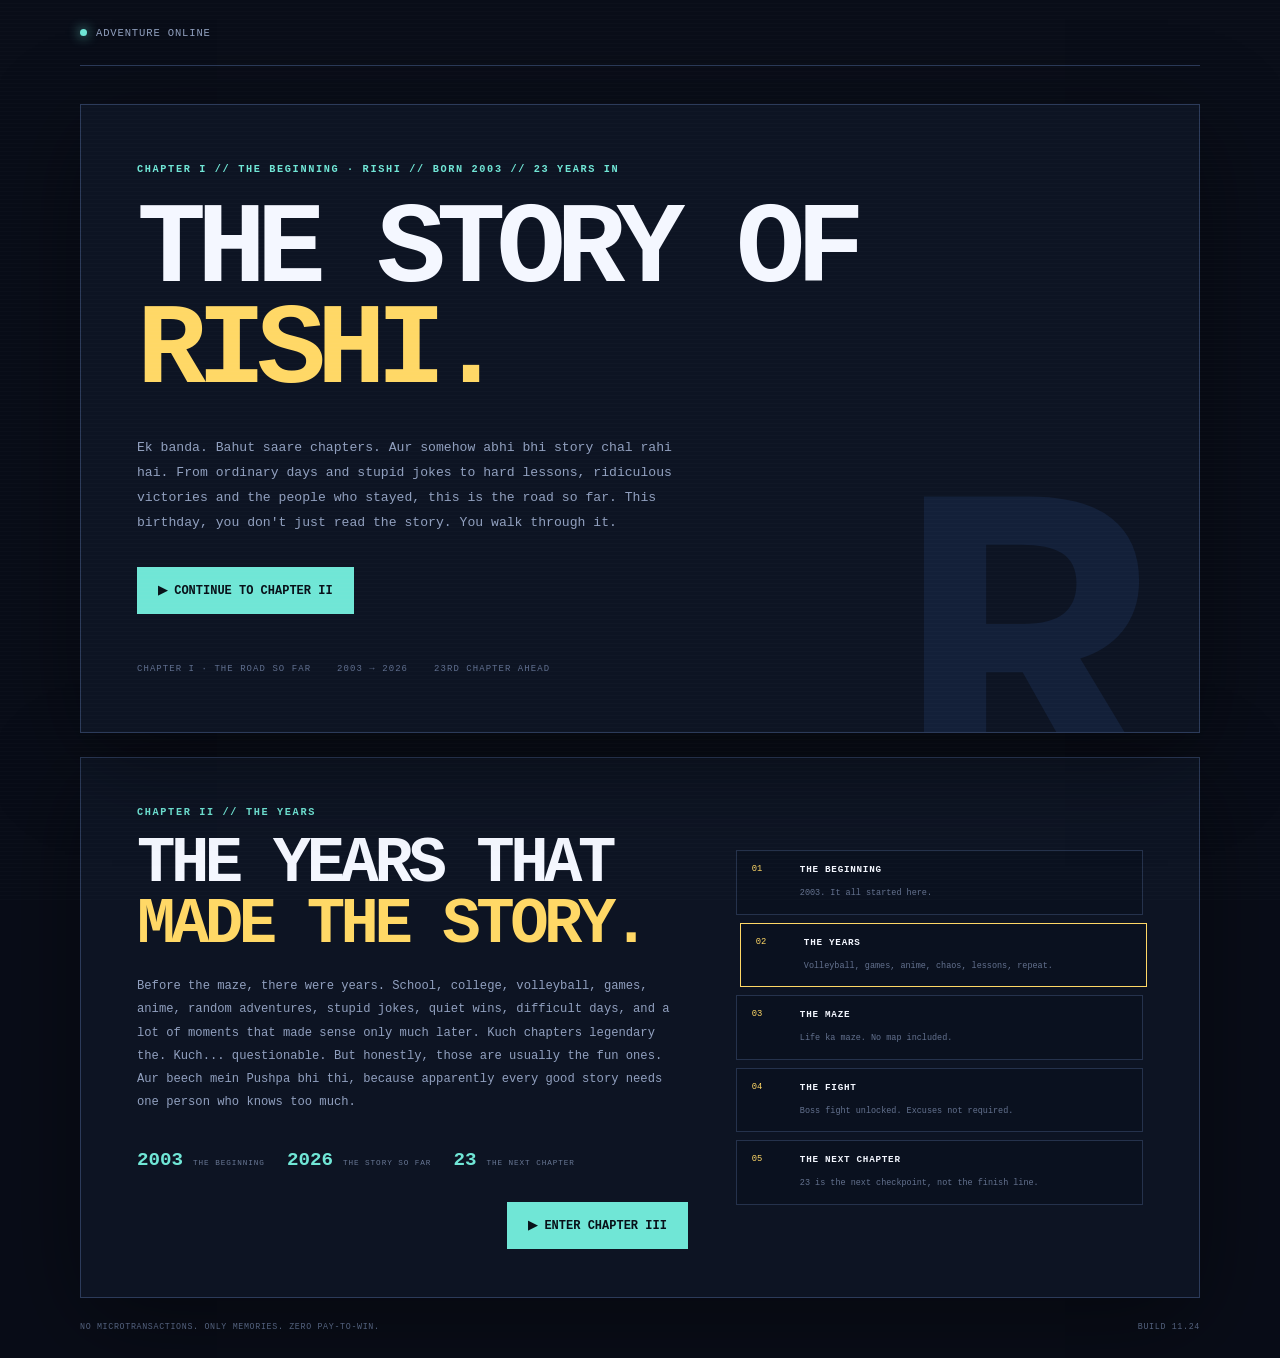
==== rishi/index.html @ 602a1dc9 "copy: tighten chapter flow and road repetition" ====
<!doctype html>
<html lang="en">
<head>
<meta charset="utf-8">
<meta name="viewport" content="width=device-width,initial-scale=1">
<meta name="theme-color" content="#090d18">
<meta name="description" content="Rishi's birthday adventure: memories, battles, setbacks, and the road into his next chapter.">
<title>Rishi // The Next Chapter</title>
<link rel="stylesheet" href="style.css">
<link rel="icon" href="../apps/rishi/assets/rishi-favicon.svg" type="image/svg+xml">
<script src="vendor/howler.min.js"></script>
</head>
<body>
<div class="scanlines" aria-hidden="true"></div>
<main class="shell">
<header class="hud"><div class="status"><span class="online"></span> ADVENTURE ONLINE</div>
</header>

<section class="intro screen" id="intro">
  <div class="eyebrow">CHAPTER I // THE BEGINNING · RISHI // BORN 2003 // 23 YEARS IN</div>
  <h1>THE STORY OF<br><span>RISHI.</span></h1>
  <p class="intro-copy">Ek banda. Bahut saare chapters. Aur somehow abhi bhi story chal rahi hai. From ordinary days and stupid jokes to hard lessons, ridiculous victories and the people who stayed, this is the road so far. This birthday, you don't just read the story. You walk through it.</p>
  <button id="startAdventure" class="primary">▶ CONTINUE TO CHAPTER II</button>
  <div class="intro-meta"><span>CHAPTER I · THE ROAD SO FAR</span><span>2003 → 2026</span><span>23RD CHAPTER AHEAD</span></div>
</section>

<section class="story-prologue screen" aria-labelledby="storyTitle">
  <div class="story-copy">
    <div class="eyebrow">CHAPTER II // THE YEARS</div>
    <h2 id="storyTitle">THE YEARS THAT<br><span>MADE THE STORY.</span></h2>
    <p>Before the maze, there were years. School, college, volleyball, games, anime, random adventures, stupid jokes, quiet wins, difficult days, and a lot of moments that made sense only much later. Kuch chapters legendary the. Kuch... questionable. But honestly, those are usually the fun ones. Aur beech mein Pushpa bhi thi, because apparently every good story needs one person who knows too much.</p>
    <p class="story-age"><strong>2003</strong><span>THE BEGINNING</span><strong>2026</strong><span>THE STORY SO FAR</span><strong>23</strong><span>THE NEXT CHAPTER</span></p><button id="beginMaze" class="primary chapter-next-button" type="button">▶ ENTER CHAPTER III</button>
  </div>
  <div class="story-chapters">
    <article class="chapter-card"><span>01</span><strong>THE BEGINNING</strong><small>2003. It all started here.</small></article>
    <article class="chapter-card active"><span>02</span><strong>THE YEARS</strong><small>Volleyball, games, anime, chaos, lessons, repeat.</small></article>
    <article class="chapter-card"><span>03</span><strong>THE MAZE</strong><small>Life ka maze. No map included.</small></article>
    <article class="chapter-card"><span>04</span><strong>THE FIGHT</strong><small>Boss fight unlocked. Excuses not required.</small></article>
    <article class="chapter-card"><span>05</span><strong>THE NEXT CHAPTER</strong><small>23 is the next checkpoint, not the finish line.</small></article>
  </div>
</section>

<section class="game-shell" id="gameShell" hidden>
<div class="modal" id="rewardModal" aria-hidden="true">
  <div class="modal-backdrop" data-close-modal></div>
  <section class="modal-card" role="dialog" aria-modal="true" aria-labelledby="rewardTitle" aria-describedby="rewardBody">
    <button class="modal-close" id="modalClose" type="button" aria-label="Close memory">×</button>
    <div class="eyebrow" id="rewardKicker">MEMORY RECOVERED</div>
    <h2 id="rewardTitle">Memory</h2>
    <div id="rewardBody"></div>
  </section>
</div>

  <div class="story-beat" id="storyBeat">
    <div class="story-beat-marker" id="storyBeatMarker">CHAPTER I</div>
    <div>
      <p class="eyebrow" id="storyBeatKicker">THE ROAD SO FAR</p>
      <h2 id="storyBeatTitle">Some stories are easier to tell after you survive them.</h2>
      <p id="storyBeatText">The maze ahead is not a punishment. It is a way to turn the invisible parts of growing up into something you can actually walk through.</p>
    </div>
  </div>

  <div class="game-top">
    <div>
      <p class="eyebrow">CHAPTER III // THE MAZE</p>
      <p id="missionText">Seven memories are scattered through the maze. Every one you recover changes what Rishi carries into the next part of the story.</p>
    </div>
    <div class="chapter-controls"><div class="mission-state" id="missionState">READY</div><button class="sound-toggle chapter-sound-toggle" type="button" data-sound-toggle aria-pressed="true">SOUND ON</button><button class="fullscreen-toggle" type="button" data-fullscreen-target="gameShell">FULLSCREEN</button></div>
  </div>

  <div class="stats" aria-label="Adventure stats">
    <div><span>HP</span><strong id="hpStat">♥♥♥</strong></div>
    <div><span>ARMOUR</span><strong id="armourStat">0</strong></div>
    <div><span>BRAVERY</span><strong id="braveryStat">0</strong></div>
    <div><span>MOBILITY</span><strong id="mobilityStat">1.0×</strong></div>
    <div><span>MEMORIES</span><strong id="memoryStat">0 / 7</strong></div>
  </div>

  <div class="game-play-row">
    <div class="game-stage-wrap">
      <div class="game-stage" id="gameStage" tabindex="0" role="application" aria-label="Rishi's memory maze. Use WASD or arrow keys to move. Avoid pink guardians and collect gold memories.">
        <canvas id="mazeCanvas" width="1000" height="680"></canvas>
        <div class="stage-hint" id="stageHint">FOCUS LOCKED · CLICK OR PRESS A KEY TO PLAY</div>
        <div class="resume-overlay" id="resumeOverlay" hidden aria-live="assertive"><span>RESUMING ADVENTURE</span><strong id="resumeCount">GET READY</strong></div>
        <div class="relic-prompt" id="relicPrompt" hidden>
          <span id="relicPromptType">MEMORY NEARBY</span>
          <strong id="relicPromptTitle">Memory</strong>
          <button id="claimMemory" class="claim-button" type="button">CLAIM MEMORY <kbd>E</kbd></button>
        </div>
      </div>
    </div>
    <aside class="narrative-rail" data-narrative-rail="maze" aria-live="polite">
      <span>RISHI'S STORY</span>
      <strong>KEEP GOING.</strong>
      <p>The maze is only the chapter. What matters is what the obstacles make you remember.</p>
    </aside>
  </div>

  <div class="mobile-controls" aria-label="Mobile movement controls">
    <button data-dir="up" aria-label="Move up">▲</button>
    <div><button data-dir="left" aria-label="Move left">◀</button><button data-dir="down" aria-label="Move down">▼</button><button data-dir="right" aria-label="Move right">▶</button></div>
  </div>

  <div class="game-log" aria-live="polite">
    <span>QUEST LOG</span><strong id="gameLog">Find the first memory.</strong>
  </div>

  <section class="maze-skip-panel" id="mazeSkipPanel" hidden aria-labelledby="mazeSkipTitle">
    <div>
      <span class="eyebrow">OPTIONAL ROUTE // AFTER 2 DEATHS</span>
      <h3 id="mazeSkipTitle">THE MAZE IS NOT GOING ANYWHERE.</h3>
      <p>You have fallen three times. You can keep trying now, or skip the maze and continue the story. Be warned: multiple memories are buried inside it, and skipping means you will have to return later if you want to recover them all.</p>
    </div>
    <div class="maze-skip-actions">
      <button id="keepPlayingMaze" class="secondary secondary-quiet" type="button">KEEP PLAYING</button>
      <button id="skipMaze" class="secondary" type="button">SKIP THE MAZE FOR NOW</button>
    </div>
  </section>

  <section class="chapter-intro chapter-four" id="chapter4Intro" hidden aria-labelledby="chapter4Title">
    <div class="eyebrow">CHAPTER IV // THE FIGHT</div>
    <h2 id="chapter4Title">THE PART WHERE<br><span>GETTING BACK UP MATTERS.</span></h2>
    <p>The memories are safe. That does not mean the story gets easier. Har game mein ek point aata hai where knowing the route is not enough. You have to actually move. Ab theory khatam. Boss fight unlocked. Thoda dramatic hai, but birthday hai, allowed hai.</p>
    <div class="chapter-rule"><span>THE FINAL OBSTACLE</span><strong>RISHI VS. THE BIRTHDAY BOSS</strong></div>
  </section>

  <section class="boss-shell" id="bossShell" hidden>
    <div class="boss-heading">
      <div><p class="eyebrow">MISSION 02 // THE BIRTHDAY BOSS</p><h2>THE LAST OBSTACLE.</h2></div>
      <div class="boss-hp"><span>BOSS</span><div><i id="bossBar"></i></div><strong id="bossHpText">50 / 50</strong></div><div class="chapter-controls"><button class="sound-toggle chapter-sound-toggle" type="button" data-sound-toggle aria-pressed="true">SOUND ON</button><button class="fullscreen-toggle" type="button" data-fullscreen-target="bossShell">FULLSCREEN</button></div>
    </div>
    <p class="boss-copy">Move. Dodge. Attack. The pattern changes when the boss gets angry, because apparently the universe needed one more difficult opponent. Getting knocked down makes you faster. Thoda unfair, but we'll take it. At least the respawn is free.</p>
    <div class="game-play-row boss-play-row">
      <div class="boss-stage" id="bossStage" tabindex="0" role="application" aria-label="Birthday boss arena. Use WASD or arrow keys to move and Space to attack.">
        <canvas id="bossCanvas" width="760" height="420"></canvas>
        <div class="boss-hint">WASD / ARROWS · SPACE = ATTACK</div>
      </div>
      <aside class="narrative-rail" data-narrative-rail="boss" aria-live="polite">
        <span>THE FIGHT</span>
        <strong>GET BACK UP.</strong>
        <p>The obstacle gets harder. Rishi does not have to become someone else to face it.</p>
      </aside>
    </div>
    <div class="mobile-controls boss-mobile-controls" aria-label="Mobile boss controls">
      <div class="mobile-dpad">
        <button data-dir="up" aria-label="Move up">▲</button>
        <div><button data-dir="left" aria-label="Move left">◀</button><button data-dir="down" aria-label="Move down">▼</button><button data-dir="right" aria-label="Move right">▶</button></div>
      </div>
      <button class="attack-button" data-action="attack" aria-label="Attack">ATTACK</button>
      <p>HOLD A DIRECTION · TAP ATTACK</p>
    </div>
    <div class="boss-status" aria-live="polite"><span id="bossMessage">The arena is waiting.</span><strong id="bossPlayerHp">HP ♥♥♥♥♥ · ARMOUR 0</strong></div>
  </section>

  <section class="ending screen" id="ending" hidden>
    <div class="eyebrow">CHAPTER V // THE NEXT CHAPTER</div>
    <h2>THE STORY<br><span>KEEPS GOING.</span></h2>
    <p id="endingText">You learned the routes, opened every memory, got knocked down, got faster, and kept going. Life ka road map kabhi perfectly clean nahi tha. But you kept moving anyway. That's the point. Not an easy road. Just a player who refused to quit.</p>
    <div class="ending-story">
      <span>2003 → 2026</span>
      <strong>23 YEARS DOWN.</strong>
      <strong>THE 23RD CHAPTER STARTS NOW.</strong>
      <small>Abhi bahut kuch baaki hai. Places you haven't seen, people you haven't met, things you haven't built, aur plenty of questionable decisions still waiting to happen. This one definitely does not end at the boss fight.</small>
    </div>
    <div class="final-memory">
    <div class="final-memory-visual" id="chapter5Visual" aria-hidden="true">
  <video id="chapter5Video" autoplay loop playsinline preload="auto">
    <source src="../apps/rishi/assets/rishi-chapter-05.mp4" type="video/mp4">
  </video>
</div>
    <button id="chapter5AudioFallback" class="chapter5-audio-fallback" type="button" hidden>▶ PLAY CHAPTER V AUDIO</button>
    <div class="final-memory-content">
      <span>CHAPTER V // BIRTHDAY</span>
      <strong>HAPPY BIRTHDAY, RISHI.</strong>
      <small>23 years down. 23rd chapter loading. Best memories? Abhi queue mein hain. Please don't rage-quit before the good parts.</small>
    </div>
  </div>
    <div class="run-summary" id="runSummary"></div>
    <div class="maze-return-panel" id="mazeReturnPanel" hidden>
      <div>
        <span class="eyebrow">ARCHIVE INCOMPLETE</span>
        <strong>THE MAZE STILL HAS MEMORIES LEFT.</strong>
        <p>You skipped the maze earlier. The story moved on, but the archive did not forget what you left behind.</p>
      </div>
      <button id="returnToMaze" class="secondary" type="button">↩ RETURN TO THE MAZE</button>
    </div>
    <section class="player-history" id="playerHistory" aria-labelledby="playerHistoryTitle">
      <div class="eyebrow">THE ARCHIVE REMEMBERS</div>
      <h3 id="playerHistoryTitle">WHAT YOU CARRIED OUT OF THE STORY.</h3>
      <div class="history-grid">
        <div><span>MEMORIES</span><strong id="historyMemories">7 / 7</strong><small>The parts worth carrying.</small></div>
        <div><span>BRAVERY</span><strong id="historyBravery">0</strong><small>Built by getting back up.</small></div>
        <div><span>MOBILITY</span><strong id="historyMobility">1.0×</strong><small>How quickly you learned to move.</small></div>
        <div><span>SETBACKS</span><strong id="historyDeaths">0</strong><small>Not erased. Used.</small></div>
      </div>
      <p class="history-line" id="historyLine">The numbers are only the evidence. The important part is that you kept going.</p>
    </section>
    <div class="boss-rechallenge" id="bossRechallenge" hidden>
      <p class="eyebrow">THE BOSS IS NOT THE END</p>
      <h3>CHALLENGE IT AGAIN.</h3>
      <p>The arena resets. Rishi does not. Every rematch keeps what he earned and learned, while the boss gets harder, because apparently one victory was not enough drama for the birthday.</p>
      <button id="rechallengeBoss" class="secondary" type="button">↻ RECHALLENGE THE BOSS</button>
    </div>
    <section class="secret-reveal" id="secretReveal" hidden aria-labelledby="secretRevealTitle">
      <div class="eyebrow">THE ARCHIVE LEFT A LOCK BEHIND</div>
      <h3 id="secretRevealTitle">TWO ROUTES. TWO VERY DIFFERENT MEMORIES.</h3>
      <p>You missed both secret routes this time. No shame. The archive is not giving up that easily. Solve the clues, replay the maze, and claim all seven memories in the right order. Thoda detective work banta hai.</p>
      <div class="secret-puzzles">
        <article><span>THE TRICK</span><strong>“No detours. No cleverness. The archive numbers itself. Walk the memories exactly as they first appear.”</strong><small>1 → 2 → 3 → 4 → 5 → 6 → 7</small></article>
        <article><span>THE TREAT</span><strong>“Start at the beginning. Then open the second gate. Take the final relic. Return for the second memory. Find the letter. Watch the moving memory. End with the ordinary day.”</strong><small>1 → 4 → 7 → 2 → 6 → 3 → 5</small></article>
      </div>
    </section>
  </section>
</section>

<section class="road-game" id="roadGame" hidden aria-labelledby="roadTitle">
    <div class="road-intro">
      <div class="eyebrow">CHAPTER VI // THE LONG ROAD</div>
      <h2 id="roadTitle">THE ROAD<br><span>GETS LONGER.</span></h2>
      <p>Every success moves the next finish line farther away. Opportunities appear beside obstacles. The score keeps climbing, but so does the distance you have to travel to earn the next checkpoint.</p><div class="chapter-controls"><button class="sound-toggle chapter-sound-toggle" type="button" data-sound-toggle aria-pressed="true">SOUND ON</button><button class="fullscreen-toggle" type="button" data-fullscreen-target="roadGame">FULLSCREEN</button></div>
    </div>

    <div class="road-checkpoint">
      <div><span>CHECKPOINT</span><strong id="roadCheckpoint">START</strong></div>
      <div><span>DISTANCE</span><strong id="roadDistance">0</strong></div>
      <div><span>SCORE</span><strong id="roadScore">0</strong></div>
      <div><span>BEST</span><strong id="roadBest">0</strong></div>
    </div>

    <div class="game-play-row road-play-row">
      <div class="road-stage" id="roadStage" tabindex="0" role="application" aria-label="Rishi's traffic racer. Use left and right controls to steer. Avoid obstacles and collect opportunities.">
        <canvas id="roadCanvas" width="760" height="430"></canvas>
        <div class="road-overlay" id="roadOverlay">
        <span id="roadOverlayKicker">THE ROAD AWAITS</span>
        <strong id="roadOverlayTitle">KEEP MOVING.</strong>
        <p id="roadOverlayText">Your checkpoint, score and progress are saved on this device.</p>
          <div class="road-overlay-actions"><button id="roadStart" class="primary" type="button">▶ START THE ROAD</button><button id="roadRestart" class="secondary" type="button">↻ RESTART RUN</button></div>
        </div>
      </div>
      <aside class="narrative-rail" data-narrative-rail="road" aria-live="polite">
        <span>THE LONG ROAD</span>
        <strong>STAY THE COURSE.</strong>
        <p>The finish line moves. That does not make the journey meaningless.</p>
      </aside>
    </div>

    <div class="road-mobile-controls" aria-label="Traffic racer controls">
      <button data-road-dir="left" aria-label="Steer left">◀</button>
      <button data-road-dir="right" aria-label="Steer right">▶</button>
    </div>

    <div class="road-log" aria-live="polite" aria-label="Road message history">
      <div class="road-log-header"><span>ROAD LOG</span><small id="roadLogCount">1 MESSAGE</small></div>
      <div class="road-log-history" id="roadLogHistory">
        <p class="road-log-entry is-latest">The first checkpoint is close. The next one will not be.</p>
      </div>
    </div>

    <div class="chapter-next-wrap" id="chapter7Unlock" hidden><button id="continueChapter7" class="primary" type="button">▶ CONTINUE TO CHAPTER VII</button></div>

    <div class="road-story">
      <span>THE RULE OF THE ROAD</span>
      <p>Clear a checkpoint and the next one stretches farther away. Fail three times on the same stretch and you fall back to the previous checkpoint. Starting over is not failure. Repeating the same mistake without changing anything is.</p>
      <p class="road-personal-note" id="roadPersonalNote">The distance is only half the story. The other half is deciding to keep moving.</p>
    </div>
  </section>

<section class="chapter-summary" id="chapterSummary" hidden aria-labelledby="chapterSummaryTitle">
  <div class="chapter-summary-inner">
    <div class="eyebrow">CHAPTER VII // THE WHOLE STORY</div>
    <div class="chapter-summary-layout">
      <div class="chapter-summary-copy">
        <p class="chapter-summary-kicker">SOMEHOW, WE MADE IT HERE.</p>
        <h2 id="chapterSummaryTitle">HAPPY<br><span>BIRTHDAY.</span></h2>
        <div class="typed-message" id="typedBirthdayMessage" aria-live="polite"></div>
        <noscript>
          <p class="typed-message-fallback">Many phases came into your life. You faced a lot, made some incredibly sweet memories, went through heartbreaks, made friends, lost some, and still kept moving. You kept pushing, and I believe you will keep grinding until you attain what you wish for. And knowing you, you are definitely going to settle there instead of pushing ahead. But know that I will always be there, watching you, lifting you, supporting you sometimes, and sometimes pulling your leg just so you don't get so mesmerized by everything that you forget your roots. So give it your best. Keep growing until growing becomes just a passive skill. Once again, happy birthday. There are still many birthdays in the store, and doing everything here would be a waste of resources. Let's save some emotions for the upcoming ones, so we know we're definitely celebrating them.</p>
        </noscript>
      </div>
      <div class="chapter-summary-visuals" aria-hidden="true">
        <div class="chapter-summary-image is-active"><img src="../apps/rishi/assets/chapter-vii-01.jpeg" alt=""></div>
        <div class="chapter-summary-image"><img src="../apps/rishi/assets/chapter-vii-02.jpg" alt=""></div>
        <div class="chapter-summary-image"><img src="../apps/rishi/assets/chapter-vii-03.jpg" alt=""></div>
        <div class="chapter-summary-image"><img src="../apps/rishi/assets/chapter-vii-04.jpg" alt=""></div>
        <div class="chapter-summary-image"><img src="../apps/rishi/assets/chapter-vii-05.png" alt=""></div>
        <div class="chapter-summary-image-scrim"></div>
      </div>
    </div>
    <div class="chapter-summary-end">
      <strong>HAPPY BIRTHDAY, RISHI.</strong>
      <span>There are still many birthdays in the store. Let's save some emotions for the next ones.</span>
    </div>
  </div>
</section>

<footer class="footer"><span>NO MICROTRANSACTIONS. ONLY MEMORIES. ZERO PAY-TO-WIN.</span><span>BUILD 11.24</span></footer>
</main>

  

<script src="script.js"></script>
<script>if("serviceWorker" in navigator){navigator.serviceWorker.register("./sw.js").catch(()=>{});}</script>
</body>
</html>
---- rishi/style.css ----
:root{--bg:#090d18;--panel:#111827;--panel2:#172238;--line:#2c3b5a;--ink:#f4f7ff;--muted:#91a0bf;--cyan:#70e6d6;--pink:#ff78ad;--gold:#ffd866;--danger:#ff647c}*{box-sizing:border-box}html{scroll-behavior:smooth}body{margin:0;background:var(--bg);color:var(--ink);font-family:"Space Mono",ui-monospace,SFMono-Regular,Consolas,monospace;min-height:100vh}.scanlines{position:fixed;inset:0;pointer-events:none;z-index:50;opacity:.035;background:repeating-linear-gradient(to bottom,transparent 0,transparent 3px,#fff 4px)}button,a{font:inherit}.shell{width:min(1120px,calc(100% - 32px));margin:auto}.hud{height:66px;display:flex;align-items:center;justify-content:space-between;border-bottom:1px solid var(--line);font-size:.66rem;letter-spacing:.08em;color:var(--muted)}.back{color:var(--muted);text-decoration:none}.back:hover,.back:focus-visible{color:var(--cyan)}.status{display:flex;gap:9px;align-items:center}.online{width:7px;height:7px;border-radius:50%;background:var(--cyan);box-shadow:0 0 12px var(--cyan)}.screen,.game-shell{border:1px solid var(--line);background:#0d1423;box-shadow:0 24px 90px #0006}.intro{margin:38px auto 24px;padding:58px 56px;min-height:520px;display:flex;flex-direction:column;justify-content:center;position:relative;overflow:hidden}.intro:after{content:"R";position:absolute;right:4%;bottom:-24%;font-size:27rem;font-weight:900;line-height:1;color:#132039;z-index:0;pointer-events:none}.intro>*{position:relative;z-index:1}.eyebrow{font-size:.64rem;letter-spacing:.16em;font-weight:700;color:var(--cyan)}.intro h1{font-size:clamp(3rem,9vw,7.5rem);line-height:.88;letter-spacing:-.08em;margin:25px 0 20px;max-width:850px}.intro h1 span,.ending h2 span{color:var(--gold)}.intro-copy{max-width:560px;color:var(--muted);line-height:1.9;font-size:.82rem}.primary{width:max-content;margin-top:18px;border:1px solid var(--cyan);background:var(--cyan);color:#081119;padding:15px 20px;font-weight:800;font-size:.75rem;cursor:pointer;transition:transform .15s,box-shadow .15s}.primary:hover,.primary:focus-visible{transform:translateY(-2px);box-shadow:0 12px 30px #70e6d62b}.intro-meta{display:flex;gap:26px;margin-top:50px;color:#5f6e8e;font-size:.56rem;letter-spacing:.12em}
.story-prologue{margin:0 auto 24px;padding:48px 56px;display:grid;grid-template-columns:1.15fr .85fr;gap:48px;align-items:center}
.story-copy h2{font-size:clamp(2rem,5vw,4.5rem);line-height:.95;letter-spacing:-.07em;margin:16px 0 20px}
.story-copy h2 span{color:var(--gold)}
.story-copy p{max-width:620px;color:var(--muted);font-size:.76rem;line-height:1.9;margin:0 0 18px}
.story-age{display:flex!important;align-items:baseline;gap:10px;flex-wrap:wrap;margin-top:28px!important;color:#687794!important}
.story-age strong{color:var(--cyan);font-size:1.2rem}.story-age span{font-size:.48rem;letter-spacing:.12em;margin-right:12px}
.story-chapters{display:grid;gap:8px}.story-chapters article{display:grid;grid-template-columns:36px 1fr;gap:12px;padding:13px 15px;border:1px solid #25324c;background:#0a111f;transition:border-color .2s,transform .2s}.story-chapters article.active{border-color:var(--gold);transform:translateX(4px)}.story-chapters span{color:var(--gold);font-size:.55rem}.story-chapters strong{font-size:.58rem;letter-spacing:.08em}.story-chapters small{grid-column:2;color:#64728f;font-size:.53rem;line-height:1.6}
.chapter-intro{width:min(760px,100%);margin:0 auto 18px;border:1px solid #2c3b5a;background:#0a111f;padding:28px 30px;position:relative;overflow:hidden}.chapter-intro:after{content:'04';position:absolute;right:18px;bottom:-34px;font-size:9rem;font-weight:900;color:#121e34;pointer-events:none}.chapter-intro>*{position:relative;z-index:1}.chapter-intro h2{font-size:clamp(1.8rem,4vw,3.4rem);line-height:.95;letter-spacing:-.06em;margin:12px 0 14px}.chapter-intro h2 span{color:var(--gold)}.chapter-intro p{max-width:620px;color:var(--muted);font-size:.7rem;line-height:1.85;margin:0}.chapter-rule{margin-top:22px;padding-top:13px;border-top:1px solid #25324c;display:flex;justify-content:space-between;gap:16px;font-size:.52rem;letter-spacing:.1em}.chapter-rule span{color:var(--cyan)}.chapter-rule strong{color:var(--gold)}
.story-beat{width:min(760px,100%);margin:0 auto 18px;border-left:2px solid var(--gold);background:#0a111f;padding:18px 20px;display:grid;grid-template-columns:90px 1fr;gap:20px;transition:transform .25s,opacity .25s}.story-beat-marker{font-size:.52rem;letter-spacing:.12em;color:var(--gold);padding-top:4px}.story-beat h2{font-size:1.25rem;letter-spacing:-.04em;margin:4px 0 8px}.story-beat p{margin:0;color:var(--muted);font-size:.68rem;line-height:1.8}.story-pulse{animation:storyPulse .4s ease}@keyframes storyPulse{0%{opacity:.45;transform:translateY(5px)}100%{opacity:1;transform:none}}
.secret-media{border-color:var(--pink);box-shadow:inset 0 0 40px #ff78ad0a}.secret-media strong{color:var(--pink)}.ending-story{margin:28px auto 0;width:min(620px,100%);border:1px solid #31405e;background:#0a111f;padding:24px;display:grid;gap:8px;text-align:left}.ending-story span{font-size:.52rem;color:var(--cyan);letter-spacing:.14em}.ending-story strong{font-size:1rem;color:var(--gold)}.ending-story small{color:#71809e;line-height:1.8;font-size:.58rem;margin-top:8px}.game-shell{padding:24px;margin:0 auto 24px}.game-top{display:flex;justify-content:space-between;gap:24px;align-items:flex-start}.game-top p{margin:8px 0 0;color:var(--muted);font-size:.73rem;line-height:1.7}.mission-state{color:var(--cyan);font-size:.58rem;letter-spacing:.13em;padding-top:2px}.stats{display:grid;grid-template-columns:repeat(5,1fr);gap:8px;margin:18px 0}.stats div{border:1px solid #25324c;background:#0a111f;padding:10px 12px;display:flex;justify-content:space-between;gap:10px}.stats span{font-size:.5rem;color:#697896;letter-spacing:.1em}.stats strong{font-size:.64rem;color:var(--gold)}.game-stage-wrap{display:flex;justify-content:center}.game-stage{position:relative;width:min(760px,100%);outline:none}.game-stage:focus-visible{box-shadow:0 0 0 2px var(--cyan),0 0 0 6px #70e6d61c}.game-stage canvas,.boss-stage canvas{display:block;width:100%;height:auto;background:#070b14;border:1px solid #253554;image-rendering:auto}
.resume-overlay{position:absolute;inset:0;display:flex;flex-direction:column;align-items:center;justify-content:center;gap:10px;background:#060a13e8;border:1px solid #30415f;z-index:4;pointer-events:none;text-align:center}
.resume-overlay span{font-size:.55rem;letter-spacing:.16em;color:var(--cyan)}
.resume-overlay strong{font-size:2.2rem;letter-spacing:.08em;color:var(--gold);text-shadow:0 0 20px #ffd86655}.relic-prompt{position:absolute;left:50%;bottom:20px;transform:translateX(-50%);width:min(340px,calc(100% - 28px));display:grid;grid-template-columns:1fr auto;gap:8px 14px;align-items:center;padding:12px 14px;background:#08101deF;border:1px solid var(--gold);box-shadow:0 12px 35px #0009;z-index:5}.relic-prompt span{grid-column:1/-1;color:var(--gold);font-size:.47rem;letter-spacing:.14em}.relic-prompt strong{font-size:.66rem}.claim-button{border:1px solid var(--cyan);background:var(--cyan);color:#071119;padding:9px 11px;font-weight:800;font-size:.53rem;cursor:pointer;white-space:nowrap}.claim-button:hover,.claim-button:focus-visible{box-shadow:0 0 0 2px #70e6d63b}.claim-button kbd{margin-left:5px;padding:2px 4px;border:1px solid #0b4f4a;background:#0b3532;color:var(--cyan);font:inherit}.stage-hint,.boss-hint{position:absolute;left:10px;bottom:10px;background:#070b14dd;border:1px solid #263754;padding:7px 9px;font-size:.48rem;color:#7484a4;pointer-events:none}.game-log{margin:12px auto 0;width:min(760px,100%);border:1px dashed #2b3a59;padding:12px 14px;display:flex;gap:14px;font-size:.62rem;line-height:1.6}.game-log span{color:var(--cyan);white-space:nowrap}.game-log strong{color:var(--muted);font-weight:400}.mobile-controls{display:none}.boss-shell{margin:30px auto 0;width:min(760px,100%);border-top:1px solid var(--line);padding-top:28px}.boss-heading{display:flex;justify-content:space-between;gap:20px;align-items:flex-start}.boss-heading h2{font-size:1.7rem;letter-spacing:-.06em;margin:9px 0 0}.boss-hp{display:grid;grid-template-columns:auto 160px auto;align-items:center;gap:8px;font-size:.5rem;color:var(--pink)}.boss-hp div{height:8px;border:1px solid #493048;background:#180e19}.boss-hp i{display:block;height:100%;width:100%;background:var(--pink);transition:width .15s}.boss-copy{font-size:.7rem;color:var(--muted);line-height:1.7}.boss-stage{position:relative;outline:none}.boss-stage:focus-visible{box-shadow:0 0 0 2px var(--cyan),0 0 0 6px #70e6d61c}.boss-status{display:flex;justify-content:space-between;gap:20px;margin-top:10px;border:1px dashed #2b3a59;padding:11px 14px;font-size:.6rem}.boss-status span{color:var(--muted)}.boss-status strong{color:var(--pink);letter-spacing:.08em;font-size:.55rem}.ending{margin:30px auto;padding:54px;text-align:center}.ending:before{content:'CHAPTER V';display:block;color:var(--cyan);font-size:.58rem;letter-spacing:.16em;margin-bottom:8px}.ending h2{font-size:clamp(2.2rem,7vw,5rem);line-height:.95;letter-spacing:-.08em;margin:18px 0}.ending p{max-width:620px;margin:0 auto;color:var(--muted);font-size:.8rem;line-height:1.9}.final-memory{margin:28px auto 0;width:min(500px,100%);aspect-ratio:16/9;border:1px dashed #5a6887;background:#0a111e;display:flex;flex-direction:column;align-items:center;justify-content:center;gap:9px}.final-memory span{font-size:.52rem;color:var(--gold);letter-spacing:.14em}.final-memory strong{font-size:1rem}.final-memory small{max-width:330px;color:#687794;line-height:1.6;font-size:.56rem}.run-summary{margin-top:25px;color:#6f7e9d;font-size:.58rem;letter-spacing:.08em}.secret-reveal{margin:30px auto 0;width:min(760px,100%);border:1px solid #3a3155;background:#0a111f;padding:28px;text-align:left}.secret-reveal h3{font-size:1.15rem;letter-spacing:-.04em;margin:10px 0}.secret-reveal>p{color:var(--muted);font-size:.66rem;line-height:1.8;margin:0 0 18px}.secret-puzzles{display:grid;grid-template-columns:1fr 1fr;gap:10px}.secret-puzzles article{border:1px solid #2d3b58;background:#080f1b;padding:16px}.secret-puzzles span{display:block;color:var(--pink);font-size:.5rem;letter-spacing:.15em;margin-bottom:10px}.secret-puzzles strong{display:block;color:#d6dcef;font-size:.62rem;line-height:1.7;font-weight:500}.secret-puzzles small{display:block;color:var(--gold);font-size:.58rem;letter-spacing:.12em;margin-top:15px}.footer{display:flex;justify-content:space-between;color:#53617d;font-size:.52rem;letter-spacing:.08em;padding:0 0 28px}.modal{display:flex;position:fixed;inset:0;z-index:100;align-items:center;justify-content:center;padding:20px;opacity:0;visibility:hidden;pointer-events:none;transition:opacity .22s ease,visibility 0s linear .22s}.modal.open{opacity:1;visibility:visible;pointer-events:auto;transition:opacity .22s ease,visibility 0s linear 0s}.modal-backdrop{position:absolute;inset:0;background:#02050bcc;backdrop-filter:blur(5px)}.modal-card{position:relative;z-index:1;width:min(560px,100%);max-height:86vh;overflow:auto;background:#0e1627;border:1px solid #415174;box-shadow:0 28px 100px #000b;padding:32px;border-radius:4px;transform:translateY(14px) scale(.985);opacity:.96;transition:transform .22s ease,opacity .22s ease}
.modal.open .modal-card{transform:translateY(0) scale(1);opacity:1}.modal-close{position:absolute;top:12px;right:14px;width:38px;height:38px;border:1px solid #334362;background:#101b2e;color:var(--muted);font-size:1.4rem;cursor:pointer}.modal-close:hover,.modal-close:focus-visible{border-color:var(--cyan);color:var(--cyan)}.modal-card h2{font-size:1.9rem;letter-spacing:-.06em;margin:12px 0}.modal-card p{color:var(--muted);font-size:.76rem;line-height:1.9}.reward-media{aspect-ratio:16/9;border:1px dashed #4a5a7a;background:#09101d;display:grid;place-items:center;text-align:center;color:#71809e;font-size:.6rem;line-height:1.7;margin:20px 0}.reward-reward{border-left:2px solid var(--gold);padding:10px 13px;background:#17150e;color:#cdbd82;font-size:.62rem;line-height:1.7}.modal-card code{color:var(--cyan)}[hidden]{display:none!important}@media (hover:none) and (pointer:coarse){
  .game-stage,.boss-stage,.mobile-controls,.mobile-controls button,.mobile-controls .attack-button{touch-action:none;-webkit-user-select:none;user-select:none;-webkit-touch-callout:none;-webkit-tap-highlight-color:transparent}
  .game-stage canvas,.boss-stage canvas{touch-action:none}
}
@media(max-width:760px){.shell{width:min(100% - 18px,1120px)}.story-prologue{grid-template-columns:1fr;padding:36px 24px;gap:28px}.chapter-intro{padding:22px}.chapter-rule{display:block}.chapter-rule strong{display:block;margin-top:8px}.story-beat{grid-template-columns:1fr;gap:8px;padding:16px}.story-beat h2{font-size:1.05rem}.intro{padding:40px 24px;min-height:500px}.intro h1{font-size:clamp(2.8rem,14vw,5.4rem)}.intro-meta{flex-wrap:wrap;gap:12px;margin-top:35px}.game-shell{padding:14px}.stats{grid-template-columns:repeat(2,1fr)}.stats div:last-child{grid-column:span 2}.game-top{display:block}.mission-state{margin-top:10px}.mobile-controls{display:flex;flex-direction:column;align-items:center;gap:8px;margin:18px auto 0;touch-action:none}.mobile-dpad{display:flex;flex-direction:column;align-items:center}.mobile-dpad>div{display:flex;justify-content:center}.mobile-controls button{width:68px;height:58px;margin:3px;border:1px solid #31425f;border-radius:10px;background:#111d31;color:var(--cyan);cursor:pointer;font-size:1rem;font-weight:800;touch-action:none;-webkit-user-select:none;user-select:none;-webkit-touch-callout:none}.mobile-controls button.pressed,.mobile-controls button:active{background:#19354a;border-color:var(--cyan);transform:scale(.96)}.mobile-controls p{margin:0;color:#61718f;font-size:.46rem;letter-spacing:.12em}.boss-mobile-controls{margin-top:14px}.boss-mobile-controls .attack-button{width:120px;color:#071119;background:var(--pink);border-color:var(--pink);margin-top:4px}.boss-mobile-controls .attack-button.pressed,.boss-mobile-controls .attack-button:active{background:#ff9bc1;border-color:#ff9bc1}.boss-mobile-controls .mobile-dpad{order:2}.boss-mobile-controls .attack-button{order:1}.boss-heading{display:block}.boss-hp{margin-top:16px}.boss-hp div{width:130px}.secret-puzzles{grid-template-columns:1fr}.ending{padding:38px 22px}.footer{padding-left:4px;padding-right:4px}}@media(prefers-reduced-motion:reduce){html{scroll-behavior:auto}.primary,.modal,.modal-card{transition:none!important}.cursor{animation:none!important}}
.boss-rechallenge{margin:26px auto 0;width:min(560px,100%);border:1px solid #493048;background:#100d18;padding:22px;text-align:center}.boss-rechallenge h3{margin:8px 0;font-size:1.15rem;color:var(--pink);letter-spacing:-.04em}.boss-rechallenge p:not(.eyebrow){color:var(--muted);font-size:.62rem;line-height:1.8;margin:0 auto 15px;max-width:460px}.secondary{border:1px solid var(--pink);background:transparent;color:var(--pink);padding:11px 15px;font-size:.56rem;font-weight:800;cursor:pointer}.secondary:hover,.secondary:focus-visible{background:#ff78ad12;box-shadow:0 0 0 2px #ff78ad2b}
.road-game{margin:30px auto 24px;border:1px solid var(--line);background:#0d1423;padding:24px;box-shadow:0 24px 90px #0006}.road-intro{width:min(760px,100%);margin:0 auto 20px}.road-intro h2{font-size:clamp(2rem,6vw,4.5rem);line-height:.9;letter-spacing:-.08em;margin:14px 0}.road-intro h2 span{color:var(--gold)}.road-intro p{max-width:680px;color:var(--muted);font-size:.72rem;line-height:1.9}.road-checkpoint{width:min(760px,100%);margin:0 auto 12px;display:grid;grid-template-columns:1.2fr repeat(3,1fr);gap:8px}.road-checkpoint div{border:1px solid #25324c;background:#0a111f;padding:10px 12px;display:flex;flex-direction:column;gap:5px}.road-checkpoint span{font-size:.45rem;color:#697896;letter-spacing:.1em}.road-checkpoint strong{font-size:.65rem;color:var(--gold)}.road-stage{position:relative;width:min(760px,100%);margin:auto;outline:none}.road-stage:focus-visible{box-shadow:0 0 0 2px var(--cyan),0 0 0 6px #70e6d61c}.road-stage canvas{display:block;width:100%;height:auto;border:1px solid #253554;background:#070b14}.road-overlay{position:absolute;inset:1px;display:flex;flex-direction:column;align-items:center;justify-content:center;text-align:center;background:#060a13d9;padding:20px}.road-overlay span{font-size:.5rem;letter-spacing:.16em;color:var(--cyan)}.road-overlay strong{font-size:2rem;color:var(--gold);letter-spacing:-.06em;margin:8px 0}.road-overlay p{max-width:400px;color:var(--muted);font-size:.62rem;line-height:1.8;margin:0 0 15px}.road-mobile-controls{display:none}.road-log{width:min(760px,100%);margin:12px auto 0;border:1px dashed #2b3a59;padding:12px 14px;display:flex;gap:14px;font-size:.62rem;line-height:1.6}.road-log span{color:var(--cyan);white-space:nowrap}.road-log strong{color:var(--muted);font-weight:400}.road-story{width:min(760px,100%);margin:16px auto 0;border-left:2px solid var(--gold);background:#0a111f;padding:15px 17px}.road-story span{font-size:.48rem;color:var(--gold);letter-spacing:.14em}.road-story p{margin:8px 0 0;color:var(--muted);font-size:.62rem;line-height:1.8}
@media (hover:none) and (pointer:coarse){.road-stage,.road-stage canvas,.road-mobile-controls,.road-mobile-controls button{touch-action:none;-webkit-user-select:none;user-select:none;-webkit-touch-callout:none;-webkit-tap-highlight-color:transparent}}
@media(max-width:760px){.road-game{padding:14px}.road-checkpoint{grid-template-columns:repeat(2,1fr)}.road-checkpoint div:first-child{grid-column:span 2}.road-mobile-controls{display:grid;grid-template-columns:1fr 1fr;gap:10px;width:min(500px,100%);margin:12px auto}.road-mobile-controls button{height:64px;border:1px solid #31425f;border-radius:10px;background:#111d31;color:var(--cyan);font-size:1.2rem;font-weight:800;touch-action:none}.road-mobile-controls button:active,.road-mobile-controls button.pressed{background:#19354a;border-color:var(--cyan);transform:scale(.98)}.road-overlay strong{font-size:1.5rem}}

.sound-toggle{border:1px solid #31425f;background:#0f1829;color:var(--muted);padding:6px 8px;font-size:.48rem;letter-spacing:.08em;cursor:pointer}
.sound-toggle:hover,.sound-toggle:focus-visible{border-color:var(--cyan);color:var(--cyan)}
.sound-toggle[aria-pressed="false"]{color:#687794;border-color:#25324c}
@media(max-width:760px){.status{gap:6px}.sound-toggle{padding:5px 7px}}

.chapter-controls{display:flex;align-items:center;justify-content:flex-end;gap:7px;flex-wrap:wrap}
.fullscreen-toggle{border:1px solid #31425f;background:#0f1829;color:var(--muted);padding:6px 8px;font-size:.48rem;letter-spacing:.08em;cursor:pointer}
.fullscreen-toggle:hover,.fullscreen-toggle:focus-visible{border-color:var(--cyan);color:var(--cyan)}
.fullscreen-toggle[aria-pressed="true"]{color:var(--cyan);border-color:var(--cyan)}
.game-stage:fullscreen,.boss-stage:fullscreen,.road-stage:fullscreen{width:100vw;height:100vh;max-width:none;margin:0;background:#050912;display:flex;align-items:center;justify-content:center}
.game-stage:fullscreen canvas,.boss-stage:fullscreen canvas,.road-stage:fullscreen canvas{width:100%;height:100%;max-width:100vw;max-height:100vh;object-fit:contain;border:0}
.game-stage:fullscreen .stage-hint,.boss-stage:fullscreen .boss-hint{bottom:20px}
.road-stage:fullscreen .road-overlay{inset:0}
.road-overlay-actions{display:flex;align-items:center;justify-content:center;gap:8px;flex-wrap:wrap}
.road-overlay-actions .secondary{margin-top:18px}
@media(max-width:760px){
 .chapter-controls{justify-content:flex-start;margin-top:10px}
 .game-top .chapter-controls{margin-top:10px}
 .boss-heading .chapter-controls{margin-top:12px}
 .road-overlay-actions{flex-direction:column;width:100%}
 .road-overlay-actions .primary,.road-overlay-actions .secondary{width:min(300px,100%);margin-top:8px}
}


.game-play-row{width:min(1020px,100%);margin:0 auto;display:grid;grid-template-columns:minmax(0,760px) minmax(190px,240px);gap:14px;align-items:start}.game-play-row .game-stage-wrap{min-width:0}.narrative-rail{border:1px solid #2c3b5a;background:#0a111f;padding:16px 15px;min-height:148px;position:sticky;top:16px;overflow:hidden}.narrative-rail:before{content:"";display:block;width:22px;height:2px;background:var(--gold);margin-bottom:13px}.narrative-rail span{display:block;color:var(--cyan);font-size:.46rem;letter-spacing:.14em}.narrative-rail strong{display:block;color:var(--gold);font-size:.72rem;line-height:1.25;margin-top:8px;letter-spacing:-.02em}.narrative-rail p{margin:10px 0 0;color:var(--muted);font-size:.58rem;line-height:1.8}.narrative-pulse{animation:narrativePulse .42s ease}@keyframes narrativePulse{0%{opacity:.45;transform:translateY(6px)}100%{opacity:1;transform:none}}.boss-play-row,.road-play-row{width:100%}.boss-shell{width:min(1020px,100%)}.road-game .game-play-row{width:min(1020px,100%)}
@media(max-width:900px){.game-play-row{grid-template-columns:1fr}.narrative-rail{position:relative;top:auto;min-height:0;padding:13px 15px}.narrative-rail strong{font-size:.66rem}.narrative-rail p{margin-top:7px}.game-play-row .game-stage-wrap,.game-play-row .boss-stage,.game-play-row .road-stage{width:100%;max-width:760px;margin:auto}.boss-shell{width:100%}}

/* Fullscreen owns the whole game experience so narrative rails and reward modals
   remain in the fullscreen rendering tree instead of being clipped out. */
.game-shell:fullscreen,
.boss-shell:fullscreen,
.road-game:fullscreen{width:100vw;height:100vh;max-width:none;margin:0;padding:24px;box-sizing:border-box;overflow:auto;background:#050912}
.game-shell:fullscreen{display:block}
.game-shell:fullscreen .game-play-row{width:min(1180px,100%);margin:0 auto}
.game-shell:fullscreen .game-stage{width:min(760px,100%)}
.game-shell:fullscreen .narrative-rail{position:sticky;top:16px}
.game-shell:fullscreen .game-log{width:min(760px,100%)}
.boss-shell:fullscreen{display:flex;flex-direction:column;justify-content:flex-start}
.boss-shell:fullscreen .boss-play-row{width:min(1020px,100%);margin:0 auto}
.boss-shell:fullscreen .boss-stage{width:100%}
.road-game:fullscreen{display:flex;flex-direction:column;align-items:center;justify-content:flex-start}
.road-game:fullscreen .game-play-row{width:min(1020px,100%)}
.road-game:fullscreen .road-stage{width:100%}
.game-shell:fullscreen .modal{position:fixed}

.player-history{
  width:min(760px,100%);
  margin:28px auto 0;
  border:1px solid #2c3b5a;
  background:#0a111f;
  padding:24px;
  text-align:left;
}
.player-history h3{
  margin:8px 0 18px;
  font-size:1.05rem;
  letter-spacing:-.03em;
}
.history-grid{
  display:grid;
  grid-template-columns:repeat(4,1fr);
  gap:8px;
}
.history-grid div{
  border:1px solid #25324c;
  background:#080f1b;
  padding:13px;
  display:flex;
  flex-direction:column;
  gap:6px;
}
.history-grid span{
  color:var(--cyan);
  font-size:.46rem;
  letter-spacing:.12em;
}
.history-grid strong{
  color:var(--gold);
  font-size:1rem;
}
.history-grid small{
  color:#667592;
  font-size:.5rem;
  line-height:1.5;
}
.history-line{
  margin:18px 0 0!important;
  max-width:none!important;
  color:#8491aa!important;
  font-size:.62rem!important;
  line-height:1.8!important;
}
.road-personal-note{
  color:#8491aa!important;
  font-size:.58rem!important;
  font-style:italic;
  border-top:1px solid #25324c;
  padding-top:11px;
  margin-top:11px!important;
}
@media(max-width:760px){
  .history-grid{grid-template-columns:1fr 1fr}
}
@media(max-width:480px){
  .history-grid{grid-template-columns:1fr}
}


/* Chapter VII: the whole story */
.chapter-summary{position:relative;min-height:100vh;padding:110px 0 130px;overflow:hidden;background:#090d18;color:#eef4ff}
.chapter-summary::before{content:"";position:absolute;inset:0;background:radial-gradient(circle at 70% 40%,#243d5b55 0,transparent 42%),linear-gradient(120deg,#090d18 0%,#0c1220 55%,#111a29 100%);pointer-events:none}
.chapter-summary-inner{position:relative;z-index:2;width:min(100% - 48px,1100px);margin:auto}
.chapter-summary .eyebrow{color:#70e6d6}
.chapter-summary-layout{display:grid;grid-template-columns:minmax(0,1fr) minmax(360px,.9fr);gap:70px;align-items:center;min-height:700px}
.chapter-summary-copy{position:relative;z-index:3;max-width:650px}
.chapter-summary-kicker{font-size:.65rem;letter-spacing:.16em;color:#ffd866;font-weight:800;margin:0 0 20px}
.chapter-summary h2{font-size:clamp(4.5rem,10vw,8.5rem);line-height:.78;letter-spacing:-.09em;margin:0 0 35px;color:#f3f7ff}
.chapter-summary h2 span{color:#70e6d6}
.typed-message{min-height:310px;max-width:620px;font-family:Georgia,serif;font-size:1.02rem;line-height:1.9;color:#d6deec;white-space:pre-line}
.typed-message::after{content:"";display:inline-block;width:2px;height:1em;background:#70e6d6;margin-left:4px;vertical-align:-.12em;animation:chapterCaret .8s steps(1) infinite}
.typed-message.done::after{animation:none;opacity:.35}
.typed-message-fallback{font-family:Georgia,serif;font-size:1.02rem;line-height:1.9;color:#d6deec;max-width:620px}
.chapter-summary-visuals{position:relative;width:min(100%,520px);aspect-ratio:4/5;justify-self:end;border:1px solid #70e6d633;overflow:hidden;background:#101827;box-shadow:0 30px 80px #00000055}
.chapter-summary-image{position:absolute;inset:0;opacity:0;transition:opacity 1.2s ease}
.chapter-summary-image.is-active{opacity:1}
.chapter-summary-image img{width:100%;height:100%;display:block;object-fit:cover;filter:saturate(.82) contrast(.98)}
.chapter-summary-image-scrim{position:absolute;inset:0;background:linear-gradient(90deg,#090d18bb 0%,transparent 42%,#090d1840 100%),linear-gradient(0deg,#090d18aa 0%,transparent 45%,#090d1833 100%);pointer-events:none}
.chapter-summary-end{border-top:1px solid #70e6d633;margin-top:35px;padding-top:25px;display:flex;justify-content:space-between;gap:25px;align-items:baseline;color:#9da9ba;font-size:.72rem;letter-spacing:.06em}
.chapter-summary-end strong{color:#ffd866;font-size:.75rem;letter-spacing:.14em}
@keyframes chapterCaret{50%{opacity:0}}
@media(max-width:800px){.chapter-summary{padding:85px 0 100px}.chapter-summary-inner{width:min(100% - 30px,1100px)}.chapter-summary-layout{grid-template-columns:1fr;gap:40px;min-height:0}.chapter-summary-copy{max-width:none}.chapter-summary h2{font-size:clamp(4rem,18vw,7rem)}.typed-message{min-height:0;font-size:.96rem;line-height:1.85}.chapter-summary-visuals{width:100%;max-width:430px;justify-self:center;aspect-ratio:4/5;order:-1}.chapter-summary-end{display:block}.chapter-summary-end span{display:block;margin-top:12px;line-height:1.6}}
@media(prefers-reduced-motion:reduce){.chapter-summary-image{transition:none}.typed-message::after{animation:none}}

.reward-media img,.reward-media video{display:block;width:100%;height:100%;max-width:100%;object-fit:contain}
.reward-media video{background:#050912}
.reward-media{overflow:hidden}
.reward-message{border:1px solid #2c3b5a;background:#080f1b;padding:20px 22px;color:#d6deec;font-family:Georgia,serif;font-size:.78rem;line-height:1.85;white-space:pre-line;margin:20px 0}
.reward-relic{border-style:solid;border-color:#ffd866;background:radial-gradient(circle at center,#201d11 0%,#09101d 68%)}


/* Chapter VII: background-photo treatment
   Keep the photo reel present, but make the message the visual priority. */
.chapter-summary-layout{
  display:block;
  position:relative;
  min-height:760px;
}

.chapter-summary-copy{
  position:relative;
  z-index:4;
  width:min(760px,100%);
  max-width:760px;
  min-height:760px;
  display:flex;
  flex-direction:column;
  justify-content:center;
  padding:72px 0 80px;
}

.chapter-summary-visuals{
  position:absolute;
  z-index:1;
  inset:0;
  width:100%;
  max-width:none;
  aspect-ratio:auto;
  border:0;
  box-shadow:none;
  background:#090d18;
}

.chapter-summary-image img{
  object-fit:cover;
  filter:brightness(.42) saturate(.62) contrast(.92);
  transform:scale(1.02);
}

.chapter-summary-image{
  transition:opacity 1.5s ease;
}

.chapter-summary-image-scrim{
  z-index:2;
  background:
    linear-gradient(90deg,#090d18f5 0%,#090d18df 24%,#090d18a8 50%,#090d1852 76%,#090d1838 100%),
    linear-gradient(0deg,#090d18dc 0%,transparent 32%,#090d1852 100%);
}

.chapter-summary-kicker,
.chapter-summary h2,
.chapter-summary .typed-message{
  text-shadow:0 2px 18px #000b;
}

.chapter-summary h2{
  margin-bottom:32px;
}

.chapter-summary .typed-message{
  max-width:700px;
}

.chapter-summary-end{
  position:relative;
  z-index:4;
}

@media(max-width:800px){
  .chapter-summary-layout{
    min-height:760px;
  }

  .chapter-summary-copy{
    min-height:760px;
    padding:56px 0 64px;
  }

  .chapter-summary-visuals{
    position:absolute;
    inset:0;
    width:100%;
    max-width:none;
    aspect-ratio:auto;
    order:initial;
  }

  .chapter-summary-image img{
    filter:brightness(.32) saturate(.58) contrast(.9);
  }

  .chapter-summary-image-scrim{
    background:
      linear-gradient(180deg,#090d18d9 0%,#090d18a8 38%,#090d18c7 78%,#090d18ef 100%),
      linear-gradient(90deg,#090d1870 0%,transparent 100%);
  }

  .chapter-summary .typed-message{
    max-width:none;
  }
}

@media(prefers-reduced-motion:reduce){
  .chapter-summary-image{
    transition:none;
  }
}


/* Reward media: preserve the source orientation instead of forcing every asset into 16:9. */
.reward-media{
  aspect-ratio:auto;
  min-height:180px;
  max-height:62vh;
  display:flex;
  align-items:center;
  justify-content:center;
  padding:0;
}
.reward-media img,
.reward-media video{
  display:block;
  width:auto;
  height:auto;
  max-width:100%;
  max-height:62vh;
  object-fit:contain;
}
.reward-media.reward-video{
  background:#050912;
}
.reward-media.reward-image{
  background:#09101d;
}
.chapter-next-wrap{
  width:min(760px,100%);
  margin:24px auto 0;
  text-align:center;
}
.chapter-next-wrap .primary{
  margin:0;
}
.chapter-next-button{
  display:block;
  margin:24px 0 0 auto;
}
@media(max-width:760px){
  .reward-media{
    min-height:140px;
    max-height:58vh;
  }
  .reward-media img,
  .reward-media video{
    max-height:58vh;
  }
  .chapter-next-button{
    width:100%;
    margin-top:20px;
  }
}


.maze-skip-panel,
.maze-return-panel{
  width:min(760px,100%);
  margin:18px auto 0;
  border:1px solid #493048;
  background:#100d18;
  padding:20px;
  display:flex;
  align-items:center;
  justify-content:space-between;
  gap:22px;
}
.maze-skip-panel h3,
.maze-return-panel strong{
  display:block;
  margin:7px 0 8px;
  color:var(--pink);
  font-size:.95rem;
  letter-spacing:-.03em;
}
.maze-skip-panel p,
.maze-return-panel p{
  margin:0;
  color:var(--muted);
  font-size:.62rem;
  line-height:1.8;
  max-width:620px;
}
.maze-skip-panel .secondary,
.maze-return-panel .secondary{
  flex:0 0 auto;
  white-space:nowrap;
}
.final-memory{
  position:relative;
  overflow:hidden;
  min-height:360px;
  display:flex;
  align-items:flex-end;
  padding:32px;
  border:1px solid #ffd86655;
  background:#0a111f;
}
.final-memory-visual{
  position:absolute;
  inset:0;
  z-index:0;
  background:
    linear-gradient(90deg,#080d17f2 0%,#080d17cf 42%,#080d1760 100%),
    linear-gradient(0deg,#080d17c8 0%,transparent 55%,#080d1740 100%);
}
.final-memory-content{
  position:relative;
  z-index:1;
  max-width:680px;
}
.final-memory-content span{
  display:block;
  color:var(--gold);
  font-size:.48rem;
  letter-spacing:.14em;
}
.final-memory-content strong{
  display:block;
  color:#f3f7ff;
  font-size:clamp(1.8rem,5vw,3.8rem);
  line-height:.9;
  letter-spacing:-.07em;
  margin:10px 0 15px;
}
.final-memory-content small{
  display:block;
  color:#aeb9cc;
  font-size:.64rem;
  line-height:1.8;
  max-width:560px;
}
@media(max-width:760px){
  .maze-skip-panel,
  .maze-return-panel{
    display:block;
  }
  .maze-skip-panel .secondary,
  .maze-return-panel .secondary{
    margin-top:16px;
    width:100%;
  }
  .final-memory{
    min-height:420px;
    padding:24px;
  }
}


.final-memory-visual video{
  width:100%;
  height:100%;
  display:block;
  object-fit:cover;
  filter:brightness(.62) saturate(.82) contrast(.96);
}
.final-memory-visual::after{
  content:"";
  position:absolute;
  inset:0;
  background:
    linear-gradient(90deg,#080d17d8 0%,#080d1790 42%,#080d1740 100%),
    linear-gradient(0deg,#080d17e8 0%,transparent 55%,#080d1760 100%);
}
.chapter5-audio-fallback{
  position:absolute;
  z-index:3;
  top:24px;
  right:24px;
  border:1px solid var(--cyan);
  background:#071119d9;
  color:var(--cyan);
  padding:9px 12px;
  font-size:.5rem;
  font-weight:800;
  letter-spacing:.08em;
  cursor:pointer;
}
.reward-final-relic{
  position:relative;
  background:#050912;
}
.reward-final-relic img{
  width:100%;
  height:100%;
  object-fit:contain;
}
.reward-relic-overlay{
  position:absolute;
  left:0;
  right:0;
  bottom:0;
  padding:18px;
  background:linear-gradient(0deg,#050912f5 0%,#050912b5 70%,transparent 100%);
  display:flex;
  flex-direction:column;
  gap:5px;
}
.reward-relic-overlay strong{
  color:var(--gold);
  font-size:.62rem;
  letter-spacing:.12em;
}
.reward-relic-overlay span{
  color:#aeb9cc;
  font-size:.55rem;
  line-height:1.6;
}
@media(max-width:760px){
  .chapter5-audio-fallback{
    top:16px;
    right:16px;
  }
}


.maze-skip-actions{
  display:flex;
  gap:10px;
  flex:0 0 auto;
  align-items:center;
}
.secondary-quiet{
  opacity:.7;
}
@media(max-width:760px){
  .maze-skip-actions{
    flex-direction:column;
    width:100%;
  }
  .maze-skip-actions .secondary{
    width:100%;
    margin-top:0;
  }
}

.final-memory{
  min-height:clamp(300px,48vh,520px);
}
.final-memory-visual video{
  object-fit:contain;
  background:#080d17;
}

.road-log{display:block}
.road-log-header{display:flex;align-items:center;justify-content:space-between;gap:12px;margin-bottom:8px}
.road-log-header span{color:var(--cyan);font-size:.48rem;letter-spacing:.12em}
.road-log-header small{color:#64718b;font-size:.44rem;letter-spacing:.08em}
.road-log-history{display:flex;flex-direction:column;gap:7px;max-height:132px;overflow:auto;padding-right:4px}
.road-log-entry{margin:0;padding:7px 9px;border-left:1px solid #273753;color:#77849e;font-size:.58rem;line-height:1.65}
.road-log-entry.is-latest{border-left-color:var(--cyan);color:var(--muted);background:#0d1728}
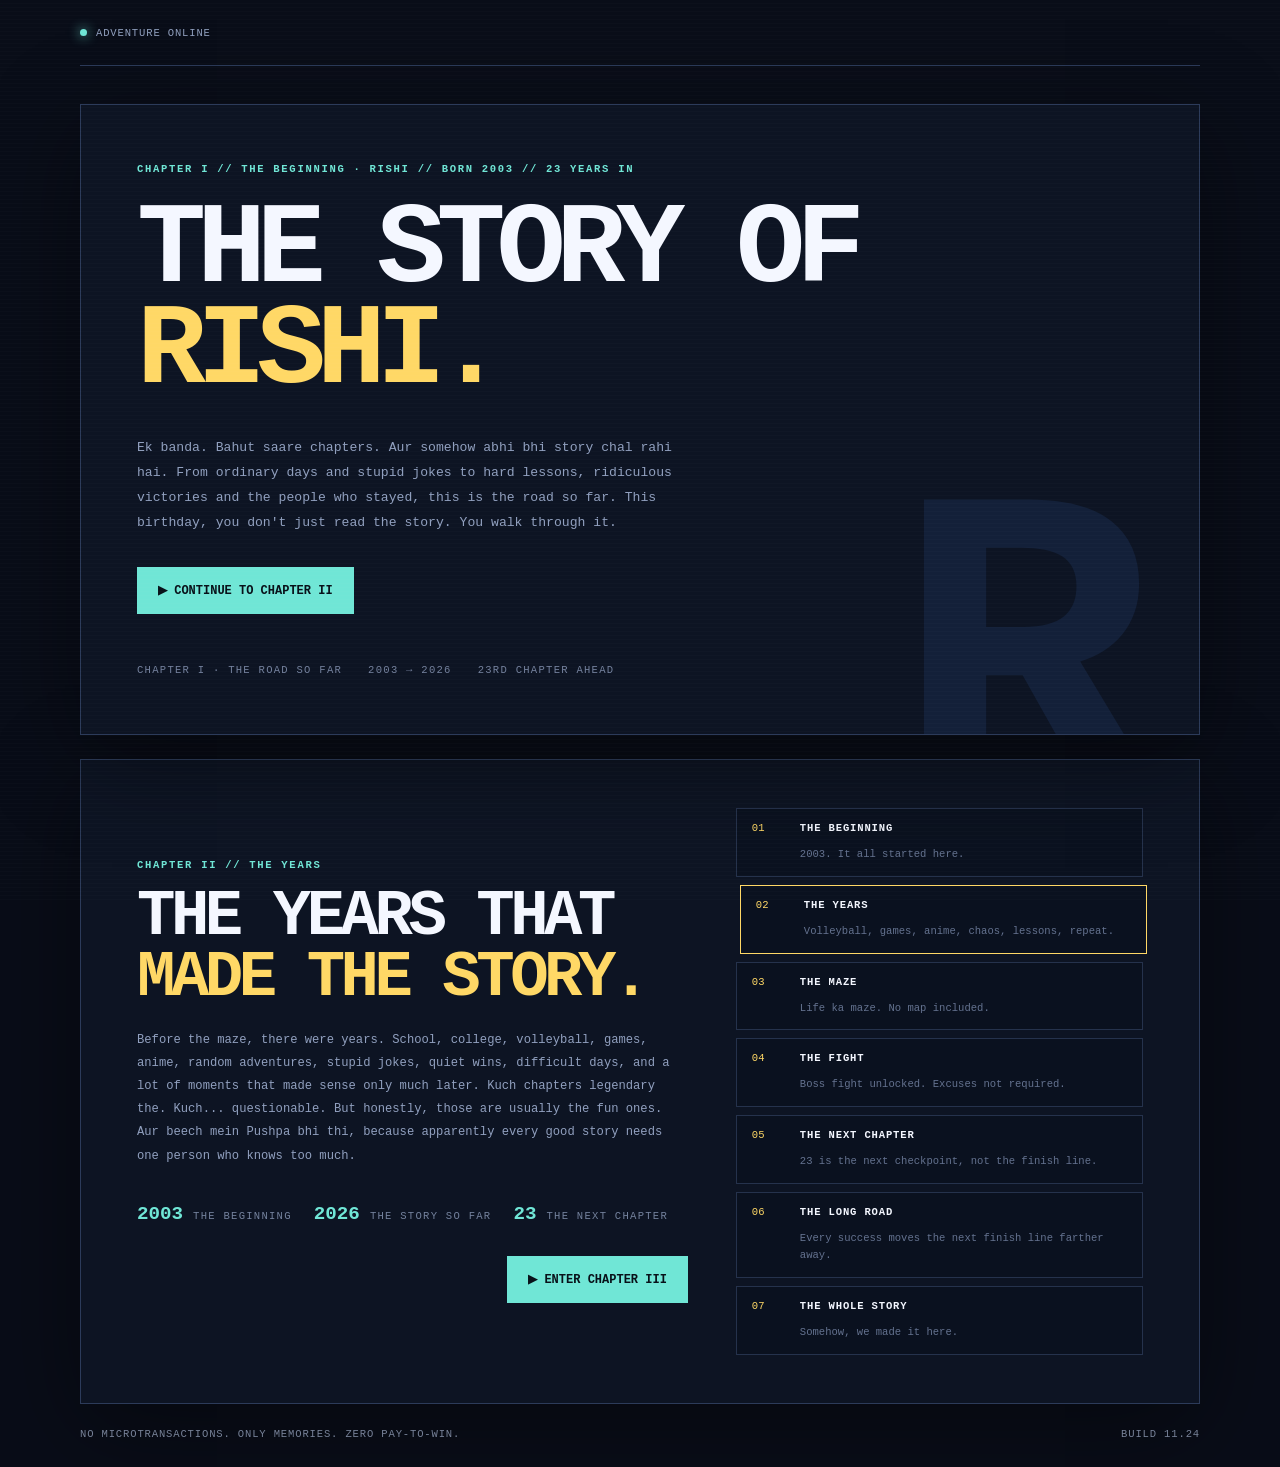
==== commit 06728489: "fix(rishi): road freeze, skip flow, sound toggle, stale cache, polish Bugs - Road game: remove write" ====
--- a/rishi/index.html
+++ b/rishi/index.html
@@ -5,6 +5,15 @@
 <meta name="viewport" content="width=device-width,initial-scale=1">
 <meta name="theme-color" content="#090d18">
 <meta name="description" content="Rishi's birthday adventure: memories, battles, setbacks, and the road into his next chapter.">
+<meta name="robots" content="noindex">
+<meta property="og:type" content="website">
+<meta property="og:title" content="Rishi // The Next Chapter">
+<meta property="og:description" content="A birthday adventure: memories, battles, setbacks, and the road into the next chapter.">
+<meta property="og:url" content="https://mystify7777.github.io/greetings/rishi/">
+<meta property="og:image" content="https://mystify7777.github.io/greetings/rishi/og-card.png">
+<meta property="og:image:width" content="1200">
+<meta property="og:image:height" content="630">
+<meta name="twitter:card" content="summary_large_image">
 <title>Rishi // The Next Chapter</title>
 <link rel="stylesheet" href="style.css">
 <link rel="icon" href="../apps/rishi/assets/rishi-favicon.svg" type="image/svg+xml">
@@ -37,6 +46,8 @@
     <article class="chapter-card"><span>03</span><strong>THE MAZE</strong><small>Life ka maze. No map included.</small></article>
     <article class="chapter-card"><span>04</span><strong>THE FIGHT</strong><small>Boss fight unlocked. Excuses not required.</small></article>
     <article class="chapter-card"><span>05</span><strong>THE NEXT CHAPTER</strong><small>23 is the next checkpoint, not the finish line.</small></article>
+    <article class="chapter-card"><span>06</span><strong>THE LONG ROAD</strong><small>Every success moves the next finish line farther away.</small></article>
+    <article class="chapter-card"><span>07</span><strong>THE WHOLE STORY</strong><small>Somehow, we made it here.</small></article>
   </div>
 </section>
 
@@ -109,7 +120,7 @@
     <div>
       <span class="eyebrow">OPTIONAL ROUTE // AFTER 2 DEATHS</span>
       <h3 id="mazeSkipTitle">THE MAZE IS NOT GOING ANYWHERE.</h3>
-      <p>You have fallen three times. You can keep trying now, or skip the maze and continue the story. Be warned: multiple memories are buried inside it, and skipping means you will have to return later if you want to recover them all.</p>
+      <p>You have fallen twice. You can keep trying now, or skip the maze and continue the story. Be warned: multiple memories are buried inside it, and skipping means you will have to return later if you want to recover them all.</p>
     </div>
     <div class="maze-skip-actions">
       <button id="keepPlayingMaze" class="secondary secondary-quiet" type="button">KEEP PLAYING</button>
@@ -126,7 +137,7 @@
 
   <section class="boss-shell" id="bossShell" hidden>
     <div class="boss-heading">
-      <div><p class="eyebrow">MISSION 02 // THE BIRTHDAY BOSS</p><h2>THE LAST OBSTACLE.</h2></div>
+      <div><p class="eyebrow">CHAPTER IV // THE BIRTHDAY BOSS</p><h2>THE LAST OBSTACLE.</h2></div>
       <div class="boss-hp"><span>BOSS</span><div><i id="bossBar"></i></div><strong id="bossHpText">50 / 50</strong></div><div class="chapter-controls"><button class="sound-toggle chapter-sound-toggle" type="button" data-sound-toggle aria-pressed="true">SOUND ON</button><button class="fullscreen-toggle" type="button" data-fullscreen-target="bossShell">FULLSCREEN</button></div>
     </div>
     <p class="boss-copy">Move. Dodge. Attack. The pattern changes when the boss gets angry, because apparently the universe needed one more difficult opponent. Getting knocked down makes you faster. Thoda unfair, but we'll take it. At least the respawn is free.</p>
@@ -164,7 +175,7 @@
     </div>
     <div class="final-memory">
     <div class="final-memory-visual" id="chapter5Visual" aria-hidden="true">
-  <video id="chapter5Video" autoplay loop playsinline preload="auto">
+  <video id="chapter5Video" loop playsinline preload="none">
     <source src="../apps/rishi/assets/rishi-chapter-05.mp4" type="video/mp4">
   </video>
 </div>
@@ -180,7 +191,7 @@
       <div>
         <span class="eyebrow">ARCHIVE INCOMPLETE</span>
         <strong>THE MAZE STILL HAS MEMORIES LEFT.</strong>
-        <p>You skipped the maze earlier. The story moved on, but the archive did not forget what you left behind.</p>
+        <p>You skipped the maze earlier, but the archive is not complete. There are still memories and hidden routes waiting inside. Come back and recover what you left behind.</p>
       </div>
       <button id="returnToMaze" class="secondary" type="button">↩ RETURN TO THE MAZE</button>
     </div>
@@ -230,6 +241,7 @@
     <div class="game-play-row road-play-row">
       <div class="road-stage" id="roadStage" tabindex="0" role="application" aria-label="Rishi's traffic racer. Use left and right controls to steer. Avoid obstacles and collect opportunities.">
         <canvas id="roadCanvas" width="760" height="430"></canvas>
+        <div class="stage-hint" id="roadHint">◀ ▶ OR A / D TO STEER</div>
         <div class="road-overlay" id="roadOverlay">
         <span id="roadOverlayKicker">THE ROAD AWAITS</span>
         <strong id="roadOverlayTitle">KEEP MOVING.</strong>
@@ -273,16 +285,13 @@
         <p class="chapter-summary-kicker">SOMEHOW, WE MADE IT HERE.</p>
         <h2 id="chapterSummaryTitle">HAPPY<br><span>BIRTHDAY.</span></h2>
         <div class="typed-message" id="typedBirthdayMessage" aria-live="polite"></div>
-        <noscript>
-          <p class="typed-message-fallback">Many phases came into your life. You faced a lot, made some incredibly sweet memories, went through heartbreaks, made friends, lost some, and still kept moving. You kept pushing, and I believe you will keep grinding until you attain what you wish for. And knowing you, you are definitely going to settle there instead of pushing ahead. But know that I will always be there, watching you, lifting you, supporting you sometimes, and sometimes pulling your leg just so you don't get so mesmerized by everything that you forget your roots. So give it your best. Keep growing until growing becomes just a passive skill. Once again, happy birthday. There are still many birthdays in the store, and doing everything here would be a waste of resources. Let's save some emotions for the upcoming ones, so we know we're definitely celebrating them.</p>
-        </noscript>
       </div>
       <div class="chapter-summary-visuals" aria-hidden="true">
-        <div class="chapter-summary-image is-active"><img src="../apps/rishi/assets/chapter-vii-01.jpeg" alt=""></div>
-        <div class="chapter-summary-image"><img src="../apps/rishi/assets/chapter-vii-02.jpg" alt=""></div>
-        <div class="chapter-summary-image"><img src="../apps/rishi/assets/chapter-vii-03.jpg" alt=""></div>
-        <div class="chapter-summary-image"><img src="../apps/rishi/assets/chapter-vii-04.jpg" alt=""></div>
-        <div class="chapter-summary-image"><img src="../apps/rishi/assets/chapter-vii-05.png" alt=""></div>
+        <div class="chapter-summary-image is-active"><img src="../apps/rishi/assets/chapter-vii-01.jpeg" alt="" loading="lazy" decoding="async"></div>
+        <div class="chapter-summary-image"><img src="../apps/rishi/assets/chapter-vii-02.webp" alt="" loading="lazy" decoding="async"></div>
+        <div class="chapter-summary-image"><img src="../apps/rishi/assets/chapter-vii-03.jpg" alt="" loading="lazy" decoding="async"></div>
+        <div class="chapter-summary-image"><img src="../apps/rishi/assets/chapter-vii-04.jpg" alt="" loading="lazy" decoding="async"></div>
+        <div class="chapter-summary-image"><img src="../apps/rishi/assets/chapter-vii-05.webp" alt="" loading="lazy" decoding="async"></div>
         <div class="chapter-summary-image-scrim"></div>
       </div>
     </div>
--- a/rishi/style.css
+++ b/rishi/style.css
@@ -1,34 +1,34 @@
-:root{--bg:#090d18;--panel:#111827;--panel2:#172238;--line:#2c3b5a;--ink:#f4f7ff;--muted:#91a0bf;--cyan:#70e6d6;--pink:#ff78ad;--gold:#ffd866;--danger:#ff647c}*{box-sizing:border-box}html{scroll-behavior:smooth}body{margin:0;background:var(--bg);color:var(--ink);font-family:"Space Mono",ui-monospace,SFMono-Regular,Consolas,monospace;min-height:100vh}.scanlines{position:fixed;inset:0;pointer-events:none;z-index:50;opacity:.035;background:repeating-linear-gradient(to bottom,transparent 0,transparent 3px,#fff 4px)}button,a{font:inherit}.shell{width:min(1120px,calc(100% - 32px));margin:auto}.hud{height:66px;display:flex;align-items:center;justify-content:space-between;border-bottom:1px solid var(--line);font-size:.66rem;letter-spacing:.08em;color:var(--muted)}.back{color:var(--muted);text-decoration:none}.back:hover,.back:focus-visible{color:var(--cyan)}.status{display:flex;gap:9px;align-items:center}.online{width:7px;height:7px;border-radius:50%;background:var(--cyan);box-shadow:0 0 12px var(--cyan)}.screen,.game-shell{border:1px solid var(--line);background:#0d1423;box-shadow:0 24px 90px #0006}.intro{margin:38px auto 24px;padding:58px 56px;min-height:520px;display:flex;flex-direction:column;justify-content:center;position:relative;overflow:hidden}.intro:after{content:"R";position:absolute;right:4%;bottom:-24%;font-size:27rem;font-weight:900;line-height:1;color:#132039;z-index:0;pointer-events:none}.intro>*{position:relative;z-index:1}.eyebrow{font-size:.64rem;letter-spacing:.16em;font-weight:700;color:var(--cyan)}.intro h1{font-size:clamp(3rem,9vw,7.5rem);line-height:.88;letter-spacing:-.08em;margin:25px 0 20px;max-width:850px}.intro h1 span,.ending h2 span{color:var(--gold)}.intro-copy{max-width:560px;color:var(--muted);line-height:1.9;font-size:.82rem}.primary{width:max-content;margin-top:18px;border:1px solid var(--cyan);background:var(--cyan);color:#081119;padding:15px 20px;font-weight:800;font-size:.75rem;cursor:pointer;transition:transform .15s,box-shadow .15s}.primary:hover,.primary:focus-visible{transform:translateY(-2px);box-shadow:0 12px 30px #70e6d62b}.intro-meta{display:flex;gap:26px;margin-top:50px;color:#5f6e8e;font-size:.56rem;letter-spacing:.12em}
+:root{--bg:#090d18;--panel:#111827;--panel2:#172238;--line:#2c3b5a;--ink:#f4f7ff;--muted:#91a0bf;--cyan:#70e6d6;--pink:#ff78ad;--gold:#ffd866;--danger:#ff647c}*{box-sizing:border-box}html{scroll-behavior:smooth}body{margin:0;background:var(--bg);color:var(--ink);font-family:"Space Mono",ui-monospace,SFMono-Regular,Consolas,monospace;min-height:100vh}.scanlines{position:fixed;inset:0;pointer-events:none;z-index:50;opacity:.035;background:repeating-linear-gradient(to bottom,transparent 0,transparent 3px,#fff 4px)}button,a{font:inherit}.shell{width:min(1120px,calc(100% - 32px));margin:auto}.hud{height:66px;display:flex;align-items:center;justify-content:space-between;border-bottom:1px solid var(--line);font-size:.66rem;letter-spacing:.08em;color:var(--muted)}.back{color:var(--muted);text-decoration:none}.back:hover,.back:focus-visible{color:var(--cyan)}.status{display:flex;gap:9px;align-items:center}.online{width:7px;height:7px;border-radius:50%;background:var(--cyan);box-shadow:0 0 12px var(--cyan)}.screen,.game-shell{border:1px solid var(--line);background:#0d1423;box-shadow:0 24px 90px #0006}.intro{margin:38px auto 24px;padding:58px 56px;min-height:520px;display:flex;flex-direction:column;justify-content:center;position:relative;overflow:hidden}.intro:after{content:"R";position:absolute;right:4%;bottom:-24%;font-size:27rem;font-weight:900;line-height:1;color:#132039;z-index:0;pointer-events:none}.intro>*{position:relative;z-index:1}.eyebrow{font-size:.66rem;letter-spacing:.16em;font-weight:700;color:var(--cyan)}.intro h1{font-size:clamp(3rem,9vw,7.5rem);line-height:.88;letter-spacing:-.08em;margin:25px 0 20px;max-width:850px}.intro h1 span,.ending h2 span{color:var(--gold)}.intro-copy{max-width:560px;color:var(--muted);line-height:1.9;font-size:.82rem}.primary{width:max-content;margin-top:18px;border:1px solid var(--cyan);background:var(--cyan);color:#081119;padding:15px 20px;font-weight:800;font-size:.75rem;cursor:pointer;transition:transform .15s,box-shadow .15s}.primary:hover,.primary:focus-visible{transform:translateY(-2px);box-shadow:0 12px 30px #70e6d62b}.intro-meta{display:flex;gap:26px;margin-top:50px;color:#74819d;font-size:.66rem;letter-spacing:.12em}
 .story-prologue{margin:0 auto 24px;padding:48px 56px;display:grid;grid-template-columns:1.15fr .85fr;gap:48px;align-items:center}
 .story-copy h2{font-size:clamp(2rem,5vw,4.5rem);line-height:.95;letter-spacing:-.07em;margin:16px 0 20px}
 .story-copy h2 span{color:var(--gold)}
 .story-copy p{max-width:620px;color:var(--muted);font-size:.76rem;line-height:1.9;margin:0 0 18px}
-.story-age{display:flex!important;align-items:baseline;gap:10px;flex-wrap:wrap;margin-top:28px!important;color:#687794!important}
-.story-age strong{color:var(--cyan);font-size:1.2rem}.story-age span{font-size:.48rem;letter-spacing:.12em;margin-right:12px}
-.story-chapters{display:grid;gap:8px}.story-chapters article{display:grid;grid-template-columns:36px 1fr;gap:12px;padding:13px 15px;border:1px solid #25324c;background:#0a111f;transition:border-color .2s,transform .2s}.story-chapters article.active{border-color:var(--gold);transform:translateX(4px)}.story-chapters span{color:var(--gold);font-size:.55rem}.story-chapters strong{font-size:.58rem;letter-spacing:.08em}.story-chapters small{grid-column:2;color:#64728f;font-size:.53rem;line-height:1.6}
-.chapter-intro{width:min(760px,100%);margin:0 auto 18px;border:1px solid #2c3b5a;background:#0a111f;padding:28px 30px;position:relative;overflow:hidden}.chapter-intro:after{content:'04';position:absolute;right:18px;bottom:-34px;font-size:9rem;font-weight:900;color:#121e34;pointer-events:none}.chapter-intro>*{position:relative;z-index:1}.chapter-intro h2{font-size:clamp(1.8rem,4vw,3.4rem);line-height:.95;letter-spacing:-.06em;margin:12px 0 14px}.chapter-intro h2 span{color:var(--gold)}.chapter-intro p{max-width:620px;color:var(--muted);font-size:.7rem;line-height:1.85;margin:0}.chapter-rule{margin-top:22px;padding-top:13px;border-top:1px solid #25324c;display:flex;justify-content:space-between;gap:16px;font-size:.52rem;letter-spacing:.1em}.chapter-rule span{color:var(--cyan)}.chapter-rule strong{color:var(--gold)}
-.story-beat{width:min(760px,100%);margin:0 auto 18px;border-left:2px solid var(--gold);background:#0a111f;padding:18px 20px;display:grid;grid-template-columns:90px 1fr;gap:20px;transition:transform .25s,opacity .25s}.story-beat-marker{font-size:.52rem;letter-spacing:.12em;color:var(--gold);padding-top:4px}.story-beat h2{font-size:1.25rem;letter-spacing:-.04em;margin:4px 0 8px}.story-beat p{margin:0;color:var(--muted);font-size:.68rem;line-height:1.8}.story-pulse{animation:storyPulse .4s ease}@keyframes storyPulse{0%{opacity:.45;transform:translateY(5px)}100%{opacity:1;transform:none}}
-.secret-media{border-color:var(--pink);box-shadow:inset 0 0 40px #ff78ad0a}.secret-media strong{color:var(--pink)}.ending-story{margin:28px auto 0;width:min(620px,100%);border:1px solid #31405e;background:#0a111f;padding:24px;display:grid;gap:8px;text-align:left}.ending-story span{font-size:.52rem;color:var(--cyan);letter-spacing:.14em}.ending-story strong{font-size:1rem;color:var(--gold)}.ending-story small{color:#71809e;line-height:1.8;font-size:.58rem;margin-top:8px}.game-shell{padding:24px;margin:0 auto 24px}.game-top{display:flex;justify-content:space-between;gap:24px;align-items:flex-start}.game-top p{margin:8px 0 0;color:var(--muted);font-size:.73rem;line-height:1.7}.mission-state{color:var(--cyan);font-size:.58rem;letter-spacing:.13em;padding-top:2px}.stats{display:grid;grid-template-columns:repeat(5,1fr);gap:8px;margin:18px 0}.stats div{border:1px solid #25324c;background:#0a111f;padding:10px 12px;display:flex;justify-content:space-between;gap:10px}.stats span{font-size:.5rem;color:#697896;letter-spacing:.1em}.stats strong{font-size:.64rem;color:var(--gold)}.game-stage-wrap{display:flex;justify-content:center}.game-stage{position:relative;width:min(760px,100%);outline:none}.game-stage:focus-visible{box-shadow:0 0 0 2px var(--cyan),0 0 0 6px #70e6d61c}.game-stage canvas,.boss-stage canvas{display:block;width:100%;height:auto;background:#070b14;border:1px solid #253554;image-rendering:auto}
+.story-age{display:flex!important;align-items:baseline;gap:10px;flex-wrap:wrap;margin-top:28px!important;color:#74829d!important}
+.story-age strong{color:var(--cyan);font-size:1.2rem}.story-age span{font-size:.66rem;letter-spacing:.12em;margin-right:12px}
+.story-chapters{display:grid;gap:8px}.story-chapters article{display:grid;grid-template-columns:36px 1fr;gap:12px;padding:13px 15px;border:1px solid #25324c;background:#0a111f;transition:border-color .2s,transform .2s}.story-chapters article.active{border-color:var(--gold);transform:translateX(4px)}.story-chapters span{color:var(--gold);font-size:.66rem}.story-chapters strong{font-size:.66rem;letter-spacing:.08em}.story-chapters small{grid-column:2;color:#64728f;font-size:.66rem;line-height:1.6}
+.chapter-intro{width:min(760px,100%);margin:0 auto 18px;border:1px solid #2c3b5a;background:#0a111f;padding:28px 30px;position:relative;overflow:hidden}.chapter-intro:after{content:'04';position:absolute;right:18px;bottom:-34px;font-size:9rem;font-weight:900;color:#121e34;pointer-events:none}.chapter-intro>*{position:relative;z-index:1}.chapter-intro h2{font-size:clamp(1.8rem,4vw,3.4rem);line-height:.95;letter-spacing:-.06em;margin:12px 0 14px}.chapter-intro h2 span{color:var(--gold)}.chapter-intro p{max-width:620px;color:var(--muted);font-size:.7rem;line-height:1.85;margin:0}.chapter-rule{margin-top:22px;padding-top:13px;border-top:1px solid #25324c;display:flex;justify-content:space-between;gap:16px;font-size:.66rem;letter-spacing:.1em}.chapter-rule span{color:var(--cyan)}.chapter-rule strong{color:var(--gold)}
+.story-beat{width:min(760px,100%);margin:0 auto 18px;border-left:2px solid var(--gold);background:#0a111f;padding:18px 20px;display:grid;grid-template-columns:90px 1fr;gap:20px;transition:transform .25s,opacity .25s}.story-beat-marker{font-size:.66rem;letter-spacing:.12em;color:var(--gold);padding-top:4px}.story-beat h2{font-size:1.25rem;letter-spacing:-.04em;margin:4px 0 8px}.story-beat p{margin:0;color:var(--muted);font-size:.68rem;line-height:1.8}.story-pulse{animation:storyPulse .4s ease}@keyframes storyPulse{0%{opacity:.45;transform:translateY(5px)}100%{opacity:1;transform:none}}
+.secret-media{border-color:var(--pink);box-shadow:inset 0 0 40px #ff78ad0a}.secret-media strong{color:var(--pink)}.ending-story{margin:28px auto 0;width:min(620px,100%);border:1px solid #31405e;background:#0a111f;padding:24px;display:grid;gap:8px;text-align:left}.ending-story span{font-size:.66rem;color:var(--cyan);letter-spacing:.14em}.ending-story strong{font-size:1rem;color:var(--gold)}.ending-story small{color:#71809e;line-height:1.8;font-size:.66rem;margin-top:8px}.game-shell{padding:24px;margin:0 auto 24px}.game-top{display:flex;justify-content:space-between;gap:24px;align-items:flex-start}.game-top p{margin:8px 0 0;color:var(--muted);font-size:.73rem;line-height:1.7}.mission-state{color:var(--cyan);font-size:.66rem;letter-spacing:.13em;padding-top:2px}.stats{display:grid;grid-template-columns:repeat(5,1fr);gap:8px;margin:18px 0}.stats div{border:1px solid #25324c;background:#0a111f;padding:10px 12px;display:flex;justify-content:space-between;gap:10px}.stats span{font-size:.66rem;color:#74819d;letter-spacing:.1em}.stats strong{font-size:.66rem;color:var(--gold)}.game-stage-wrap{display:flex;justify-content:center}.game-stage{position:relative;width:min(760px,100%);outline:none}.game-stage:focus-visible{box-shadow:0 0 0 2px var(--cyan),0 0 0 6px #70e6d61c}.game-stage canvas,.boss-stage canvas{display:block;width:100%;height:auto;background:#070b14;border:1px solid #253554;image-rendering:auto}
 .resume-overlay{position:absolute;inset:0;display:flex;flex-direction:column;align-items:center;justify-content:center;gap:10px;background:#060a13e8;border:1px solid #30415f;z-index:4;pointer-events:none;text-align:center}
-.resume-overlay span{font-size:.55rem;letter-spacing:.16em;color:var(--cyan)}
-.resume-overlay strong{font-size:2.2rem;letter-spacing:.08em;color:var(--gold);text-shadow:0 0 20px #ffd86655}.relic-prompt{position:absolute;left:50%;bottom:20px;transform:translateX(-50%);width:min(340px,calc(100% - 28px));display:grid;grid-template-columns:1fr auto;gap:8px 14px;align-items:center;padding:12px 14px;background:#08101deF;border:1px solid var(--gold);box-shadow:0 12px 35px #0009;z-index:5}.relic-prompt span{grid-column:1/-1;color:var(--gold);font-size:.47rem;letter-spacing:.14em}.relic-prompt strong{font-size:.66rem}.claim-button{border:1px solid var(--cyan);background:var(--cyan);color:#071119;padding:9px 11px;font-weight:800;font-size:.53rem;cursor:pointer;white-space:nowrap}.claim-button:hover,.claim-button:focus-visible{box-shadow:0 0 0 2px #70e6d63b}.claim-button kbd{margin-left:5px;padding:2px 4px;border:1px solid #0b4f4a;background:#0b3532;color:var(--cyan);font:inherit}.stage-hint,.boss-hint{position:absolute;left:10px;bottom:10px;background:#070b14dd;border:1px solid #263754;padding:7px 9px;font-size:.48rem;color:#7484a4;pointer-events:none}.game-log{margin:12px auto 0;width:min(760px,100%);border:1px dashed #2b3a59;padding:12px 14px;display:flex;gap:14px;font-size:.62rem;line-height:1.6}.game-log span{color:var(--cyan);white-space:nowrap}.game-log strong{color:var(--muted);font-weight:400}.mobile-controls{display:none}.boss-shell{margin:30px auto 0;width:min(760px,100%);border-top:1px solid var(--line);padding-top:28px}.boss-heading{display:flex;justify-content:space-between;gap:20px;align-items:flex-start}.boss-heading h2{font-size:1.7rem;letter-spacing:-.06em;margin:9px 0 0}.boss-hp{display:grid;grid-template-columns:auto 160px auto;align-items:center;gap:8px;font-size:.5rem;color:var(--pink)}.boss-hp div{height:8px;border:1px solid #493048;background:#180e19}.boss-hp i{display:block;height:100%;width:100%;background:var(--pink);transition:width .15s}.boss-copy{font-size:.7rem;color:var(--muted);line-height:1.7}.boss-stage{position:relative;outline:none}.boss-stage:focus-visible{box-shadow:0 0 0 2px var(--cyan),0 0 0 6px #70e6d61c}.boss-status{display:flex;justify-content:space-between;gap:20px;margin-top:10px;border:1px dashed #2b3a59;padding:11px 14px;font-size:.6rem}.boss-status span{color:var(--muted)}.boss-status strong{color:var(--pink);letter-spacing:.08em;font-size:.55rem}.ending{margin:30px auto;padding:54px;text-align:center}.ending:before{content:'CHAPTER V';display:block;color:var(--cyan);font-size:.58rem;letter-spacing:.16em;margin-bottom:8px}.ending h2{font-size:clamp(2.2rem,7vw,5rem);line-height:.95;letter-spacing:-.08em;margin:18px 0}.ending p{max-width:620px;margin:0 auto;color:var(--muted);font-size:.8rem;line-height:1.9}.final-memory{margin:28px auto 0;width:min(500px,100%);aspect-ratio:16/9;border:1px dashed #5a6887;background:#0a111e;display:flex;flex-direction:column;align-items:center;justify-content:center;gap:9px}.final-memory span{font-size:.52rem;color:var(--gold);letter-spacing:.14em}.final-memory strong{font-size:1rem}.final-memory small{max-width:330px;color:#687794;line-height:1.6;font-size:.56rem}.run-summary{margin-top:25px;color:#6f7e9d;font-size:.58rem;letter-spacing:.08em}.secret-reveal{margin:30px auto 0;width:min(760px,100%);border:1px solid #3a3155;background:#0a111f;padding:28px;text-align:left}.secret-reveal h3{font-size:1.15rem;letter-spacing:-.04em;margin:10px 0}.secret-reveal>p{color:var(--muted);font-size:.66rem;line-height:1.8;margin:0 0 18px}.secret-puzzles{display:grid;grid-template-columns:1fr 1fr;gap:10px}.secret-puzzles article{border:1px solid #2d3b58;background:#080f1b;padding:16px}.secret-puzzles span{display:block;color:var(--pink);font-size:.5rem;letter-spacing:.15em;margin-bottom:10px}.secret-puzzles strong{display:block;color:#d6dcef;font-size:.62rem;line-height:1.7;font-weight:500}.secret-puzzles small{display:block;color:var(--gold);font-size:.58rem;letter-spacing:.12em;margin-top:15px}.footer{display:flex;justify-content:space-between;color:#53617d;font-size:.52rem;letter-spacing:.08em;padding:0 0 28px}.modal{display:flex;position:fixed;inset:0;z-index:100;align-items:center;justify-content:center;padding:20px;opacity:0;visibility:hidden;pointer-events:none;transition:opacity .22s ease,visibility 0s linear .22s}.modal.open{opacity:1;visibility:visible;pointer-events:auto;transition:opacity .22s ease,visibility 0s linear 0s}.modal-backdrop{position:absolute;inset:0;background:#02050bcc;backdrop-filter:blur(5px)}.modal-card{position:relative;z-index:1;width:min(560px,100%);max-height:86vh;overflow:auto;background:#0e1627;border:1px solid #415174;box-shadow:0 28px 100px #000b;padding:32px;border-radius:4px;transform:translateY(14px) scale(.985);opacity:.96;transition:transform .22s ease,opacity .22s ease}
-.modal.open .modal-card{transform:translateY(0) scale(1);opacity:1}.modal-close{position:absolute;top:12px;right:14px;width:38px;height:38px;border:1px solid #334362;background:#101b2e;color:var(--muted);font-size:1.4rem;cursor:pointer}.modal-close:hover,.modal-close:focus-visible{border-color:var(--cyan);color:var(--cyan)}.modal-card h2{font-size:1.9rem;letter-spacing:-.06em;margin:12px 0}.modal-card p{color:var(--muted);font-size:.76rem;line-height:1.9}.reward-media{aspect-ratio:16/9;border:1px dashed #4a5a7a;background:#09101d;display:grid;place-items:center;text-align:center;color:#71809e;font-size:.6rem;line-height:1.7;margin:20px 0}.reward-reward{border-left:2px solid var(--gold);padding:10px 13px;background:#17150e;color:#cdbd82;font-size:.62rem;line-height:1.7}.modal-card code{color:var(--cyan)}[hidden]{display:none!important}@media (hover:none) and (pointer:coarse){
+.resume-overlay span{font-size:.66rem;letter-spacing:.16em;color:var(--cyan)}
+.resume-overlay strong{font-size:2.2rem;letter-spacing:.08em;color:var(--gold);text-shadow:0 0 20px #ffd86655}.relic-prompt{position:absolute;left:50%;bottom:20px;transform:translateX(-50%);width:min(340px,calc(100% - 28px));display:grid;grid-template-columns:1fr auto;gap:8px 14px;align-items:center;padding:12px 14px;background:#08101deF;border:1px solid var(--gold);box-shadow:0 12px 35px #0009;z-index:5}.relic-prompt span{grid-column:1/-1;color:var(--gold);font-size:.66rem;letter-spacing:.14em}.relic-prompt strong{font-size:.66rem}.claim-button{border:1px solid var(--cyan);background:var(--cyan);color:#071119;padding:9px 11px;font-weight:800;font-size:.66rem;cursor:pointer;white-space:nowrap}.claim-button:hover,.claim-button:focus-visible{box-shadow:0 0 0 2px #70e6d63b}.claim-button kbd{margin-left:5px;padding:2px 4px;border:1px solid #0b4f4a;background:#0b3532;color:var(--cyan);font:inherit}.stage-hint,.boss-hint{position:absolute;left:10px;bottom:10px;background:#070b14dd;border:1px solid #263754;padding:7px 9px;font-size:.66rem;color:#7484a4;pointer-events:none}.game-log{margin:12px auto 0;width:min(760px,100%);border:1px dashed #2b3a59;padding:12px 14px;display:flex;gap:14px;font-size:.66rem;line-height:1.6}.game-log span{color:var(--cyan);white-space:nowrap}.game-log strong{color:var(--muted);font-weight:400}.mobile-controls{display:none}.boss-shell{margin:30px auto 0;width:min(760px,100%);border-top:1px solid var(--line);padding-top:28px}.boss-heading{display:flex;justify-content:space-between;gap:20px;align-items:flex-start}.boss-heading h2{font-size:1.7rem;letter-spacing:-.06em;margin:9px 0 0}.boss-hp{display:grid;grid-template-columns:auto 160px auto;align-items:center;gap:8px;font-size:.66rem;color:var(--pink)}.boss-hp div{height:8px;border:1px solid #493048;background:#180e19}.boss-hp i{display:block;height:100%;width:100%;background:var(--pink);transition:width .15s}.boss-copy{font-size:.7rem;color:var(--muted);line-height:1.7}.boss-stage{position:relative;outline:none}.boss-stage:focus-visible{box-shadow:0 0 0 2px var(--cyan),0 0 0 6px #70e6d61c}.boss-status{display:flex;justify-content:space-between;gap:20px;margin-top:10px;border:1px dashed #2b3a59;padding:11px 14px;font-size:.66rem}.boss-status span{color:var(--muted)}.boss-status strong{color:var(--pink);letter-spacing:.08em;font-size:.66rem}.ending{margin:30px auto;padding:54px;text-align:center}.ending:before{content:'CHAPTER V';display:block;color:var(--cyan);font-size:.66rem;letter-spacing:.16em;margin-bottom:8px}.ending h2{font-size:clamp(2.2rem,7vw,5rem);line-height:.95;letter-spacing:-.08em;margin:18px 0}.ending p{max-width:620px;margin:0 auto;color:var(--muted);font-size:.8rem;line-height:1.9}.final-memory{margin:28px auto 0;width:min(500px,100%);aspect-ratio:16/9;border:1px dashed #5a6887;background:#0a111e;display:flex;flex-direction:column;align-items:center;justify-content:center;gap:9px}.final-memory span{font-size:.66rem;color:var(--gold);letter-spacing:.14em}.final-memory strong{font-size:1rem}.final-memory small{max-width:330px;color:#74829d;line-height:1.6;font-size:.66rem}.run-summary{margin-top:25px;color:#6f7e9d;font-size:.66rem;letter-spacing:.08em}.secret-reveal{margin:30px auto 0;width:min(760px,100%);border:1px solid #3a3155;background:#0a111f;padding:28px;text-align:left}.secret-reveal h3{font-size:1.15rem;letter-spacing:-.04em;margin:10px 0}.secret-reveal>p{color:var(--muted);font-size:.66rem;line-height:1.8;margin:0 0 18px}.secret-puzzles{display:grid;grid-template-columns:1fr 1fr;gap:10px}.secret-puzzles article{border:1px solid #2d3b58;background:#080f1b;padding:16px}.secret-puzzles span{display:block;color:var(--pink);font-size:.66rem;letter-spacing:.15em;margin-bottom:10px}.secret-puzzles strong{display:block;color:#d6dcef;font-size:.66rem;line-height:1.7;font-weight:500}.secret-puzzles small{display:block;color:var(--gold);font-size:.66rem;letter-spacing:.12em;margin-top:15px}.footer{display:flex;justify-content:space-between;color:#778298;font-size:.66rem;letter-spacing:.08em;padding:0 0 28px}.modal{display:flex;position:fixed;inset:0;z-index:100;align-items:center;justify-content:center;padding:20px;opacity:0;visibility:hidden;pointer-events:none;transition:opacity .22s ease,visibility 0s linear .22s}.modal.open{opacity:1;visibility:visible;pointer-events:auto;transition:opacity .22s ease,visibility 0s linear 0s}.modal-backdrop{position:absolute;inset:0;background:#02050bcc;backdrop-filter:blur(5px)}.modal-card{position:relative;z-index:1;width:min(560px,100%);max-height:86vh;overflow:auto;background:#0e1627;border:1px solid #415174;box-shadow:0 28px 100px #000b;padding:32px;border-radius:4px;transform:translateY(14px) scale(.985);opacity:.96;transition:transform .22s ease,opacity .22s ease}
+.modal.open .modal-card{transform:translateY(0) scale(1);opacity:1}.modal-close{position:absolute;top:12px;right:14px;width:38px;height:38px;border:1px solid #334362;background:#101b2e;color:var(--muted);font-size:1.4rem;cursor:pointer}.modal-close:hover,.modal-close:focus-visible{border-color:var(--cyan);color:var(--cyan)}.modal-card h2{font-size:1.9rem;letter-spacing:-.06em;margin:12px 0}.modal-card p{color:var(--muted);font-size:.76rem;line-height:1.9}.reward-media{aspect-ratio:16/9;border:1px dashed #4a5a7a;background:#09101d;display:grid;place-items:center;text-align:center;color:#71809e;font-size:.66rem;line-height:1.7;margin:20px 0}.reward-reward{border-left:2px solid var(--gold);padding:10px 13px;background:#17150e;color:#cdbd82;font-size:.66rem;line-height:1.7}.modal-card code{color:var(--cyan)}[hidden]{display:none!important}@media (hover:none) and (pointer:coarse){
   .game-stage,.boss-stage,.mobile-controls,.mobile-controls button,.mobile-controls .attack-button{touch-action:none;-webkit-user-select:none;user-select:none;-webkit-touch-callout:none;-webkit-tap-highlight-color:transparent}
   .game-stage canvas,.boss-stage canvas{touch-action:none}
 }
-@media(max-width:760px){.shell{width:min(100% - 18px,1120px)}.story-prologue{grid-template-columns:1fr;padding:36px 24px;gap:28px}.chapter-intro{padding:22px}.chapter-rule{display:block}.chapter-rule strong{display:block;margin-top:8px}.story-beat{grid-template-columns:1fr;gap:8px;padding:16px}.story-beat h2{font-size:1.05rem}.intro{padding:40px 24px;min-height:500px}.intro h1{font-size:clamp(2.8rem,14vw,5.4rem)}.intro-meta{flex-wrap:wrap;gap:12px;margin-top:35px}.game-shell{padding:14px}.stats{grid-template-columns:repeat(2,1fr)}.stats div:last-child{grid-column:span 2}.game-top{display:block}.mission-state{margin-top:10px}.mobile-controls{display:flex;flex-direction:column;align-items:center;gap:8px;margin:18px auto 0;touch-action:none}.mobile-dpad{display:flex;flex-direction:column;align-items:center}.mobile-dpad>div{display:flex;justify-content:center}.mobile-controls button{width:68px;height:58px;margin:3px;border:1px solid #31425f;border-radius:10px;background:#111d31;color:var(--cyan);cursor:pointer;font-size:1rem;font-weight:800;touch-action:none;-webkit-user-select:none;user-select:none;-webkit-touch-callout:none}.mobile-controls button.pressed,.mobile-controls button:active{background:#19354a;border-color:var(--cyan);transform:scale(.96)}.mobile-controls p{margin:0;color:#61718f;font-size:.46rem;letter-spacing:.12em}.boss-mobile-controls{margin-top:14px}.boss-mobile-controls .attack-button{width:120px;color:#071119;background:var(--pink);border-color:var(--pink);margin-top:4px}.boss-mobile-controls .attack-button.pressed,.boss-mobile-controls .attack-button:active{background:#ff9bc1;border-color:#ff9bc1}.boss-mobile-controls .mobile-dpad{order:2}.boss-mobile-controls .attack-button{order:1}.boss-heading{display:block}.boss-hp{margin-top:16px}.boss-hp div{width:130px}.secret-puzzles{grid-template-columns:1fr}.ending{padding:38px 22px}.footer{padding-left:4px;padding-right:4px}}@media(prefers-reduced-motion:reduce){html{scroll-behavior:auto}.primary,.modal,.modal-card{transition:none!important}.cursor{animation:none!important}}
-.boss-rechallenge{margin:26px auto 0;width:min(560px,100%);border:1px solid #493048;background:#100d18;padding:22px;text-align:center}.boss-rechallenge h3{margin:8px 0;font-size:1.15rem;color:var(--pink);letter-spacing:-.04em}.boss-rechallenge p:not(.eyebrow){color:var(--muted);font-size:.62rem;line-height:1.8;margin:0 auto 15px;max-width:460px}.secondary{border:1px solid var(--pink);background:transparent;color:var(--pink);padding:11px 15px;font-size:.56rem;font-weight:800;cursor:pointer}.secondary:hover,.secondary:focus-visible{background:#ff78ad12;box-shadow:0 0 0 2px #ff78ad2b}
-.road-game{margin:30px auto 24px;border:1px solid var(--line);background:#0d1423;padding:24px;box-shadow:0 24px 90px #0006}.road-intro{width:min(760px,100%);margin:0 auto 20px}.road-intro h2{font-size:clamp(2rem,6vw,4.5rem);line-height:.9;letter-spacing:-.08em;margin:14px 0}.road-intro h2 span{color:var(--gold)}.road-intro p{max-width:680px;color:var(--muted);font-size:.72rem;line-height:1.9}.road-checkpoint{width:min(760px,100%);margin:0 auto 12px;display:grid;grid-template-columns:1.2fr repeat(3,1fr);gap:8px}.road-checkpoint div{border:1px solid #25324c;background:#0a111f;padding:10px 12px;display:flex;flex-direction:column;gap:5px}.road-checkpoint span{font-size:.45rem;color:#697896;letter-spacing:.1em}.road-checkpoint strong{font-size:.65rem;color:var(--gold)}.road-stage{position:relative;width:min(760px,100%);margin:auto;outline:none}.road-stage:focus-visible{box-shadow:0 0 0 2px var(--cyan),0 0 0 6px #70e6d61c}.road-stage canvas{display:block;width:100%;height:auto;border:1px solid #253554;background:#070b14}.road-overlay{position:absolute;inset:1px;display:flex;flex-direction:column;align-items:center;justify-content:center;text-align:center;background:#060a13d9;padding:20px}.road-overlay span{font-size:.5rem;letter-spacing:.16em;color:var(--cyan)}.road-overlay strong{font-size:2rem;color:var(--gold);letter-spacing:-.06em;margin:8px 0}.road-overlay p{max-width:400px;color:var(--muted);font-size:.62rem;line-height:1.8;margin:0 0 15px}.road-mobile-controls{display:none}.road-log{width:min(760px,100%);margin:12px auto 0;border:1px dashed #2b3a59;padding:12px 14px;display:flex;gap:14px;font-size:.62rem;line-height:1.6}.road-log span{color:var(--cyan);white-space:nowrap}.road-log strong{color:var(--muted);font-weight:400}.road-story{width:min(760px,100%);margin:16px auto 0;border-left:2px solid var(--gold);background:#0a111f;padding:15px 17px}.road-story span{font-size:.48rem;color:var(--gold);letter-spacing:.14em}.road-story p{margin:8px 0 0;color:var(--muted);font-size:.62rem;line-height:1.8}
+@media(max-width:760px){.shell{width:min(100% - 18px,1120px)}.story-prologue{grid-template-columns:1fr;padding:36px 24px;gap:28px}.chapter-intro{padding:22px}.chapter-rule{display:block}.chapter-rule strong{display:block;margin-top:8px}.story-beat{grid-template-columns:1fr;gap:8px;padding:16px}.story-beat h2{font-size:1.05rem}.intro{padding:40px 24px;min-height:500px}.intro h1{font-size:clamp(2.8rem,14vw,5.4rem)}.intro-meta{flex-wrap:wrap;gap:12px;margin-top:35px}.game-shell{padding:14px}.stats{grid-template-columns:repeat(2,1fr)}.stats div:last-child{grid-column:span 2}.game-top{display:block}.mission-state{margin-top:10px}.mobile-controls{display:flex;flex-direction:column;align-items:center;gap:8px;margin:18px auto 0;touch-action:none}.mobile-dpad{display:flex;flex-direction:column;align-items:center}.mobile-dpad>div{display:flex;justify-content:center}.mobile-controls button{width:68px;height:58px;margin:3px;border:1px solid #31425f;border-radius:10px;background:#111d31;color:var(--cyan);cursor:pointer;font-size:1rem;font-weight:800;touch-action:none;-webkit-user-select:none;user-select:none;-webkit-touch-callout:none}.mobile-controls button.pressed,.mobile-controls button:active{background:#19354a;border-color:var(--cyan);transform:scale(.96)}.mobile-controls p{margin:0;color:#74829c;font-size:.66rem;letter-spacing:.12em}.boss-mobile-controls{margin-top:14px}.boss-mobile-controls .attack-button{width:120px;color:#071119;background:var(--pink);border-color:var(--pink);margin-top:4px}.boss-mobile-controls .attack-button.pressed,.boss-mobile-controls .attack-button:active{background:#ff9bc1;border-color:#ff9bc1}.boss-mobile-controls .mobile-dpad{order:2}.boss-mobile-controls .attack-button{order:1}.boss-heading{display:block}.boss-hp{margin-top:16px}.boss-hp div{width:130px}.secret-puzzles{grid-template-columns:1fr}.ending{padding:38px 22px}.footer{padding-left:4px;padding-right:4px}}@media(prefers-reduced-motion:reduce){html{scroll-behavior:auto}.primary,.modal,.modal-card{transition:none!important}.cursor{animation:none!important}}
+.boss-rechallenge{margin:26px auto 0;width:min(560px,100%);border:1px solid #493048;background:#100d18;padding:22px;text-align:center}.boss-rechallenge h3{margin:8px 0;font-size:1.15rem;color:var(--pink);letter-spacing:-.04em}.boss-rechallenge p:not(.eyebrow){color:var(--muted);font-size:.66rem;line-height:1.8;margin:0 auto 15px;max-width:460px}.secondary{border:1px solid var(--pink);background:transparent;color:var(--pink);padding:11px 15px;font-size:.66rem;font-weight:800;cursor:pointer}.secondary:hover,.secondary:focus-visible{background:#ff78ad12;box-shadow:0 0 0 2px #ff78ad2b}
+.road-game{margin:30px auto 24px;border:1px solid var(--line);background:#0d1423;padding:24px;box-shadow:0 24px 90px #0006}.road-intro{width:min(760px,100%);margin:0 auto 20px}.road-intro h2{font-size:clamp(2rem,6vw,4.5rem);line-height:.9;letter-spacing:-.08em;margin:14px 0}.road-intro h2 span{color:var(--gold)}.road-intro p{max-width:680px;color:var(--muted);font-size:.72rem;line-height:1.9}.road-checkpoint{width:min(760px,100%);margin:0 auto 12px;display:grid;grid-template-columns:1.2fr repeat(3,1fr);gap:8px}.road-checkpoint div{border:1px solid #25324c;background:#0a111f;padding:10px 12px;display:flex;flex-direction:column;gap:5px}.road-checkpoint span{font-size:.66rem;color:#74819d;letter-spacing:.1em}.road-checkpoint strong{font-size:.66rem;color:var(--gold)}.road-stage{position:relative;width:min(760px,100%);margin:auto;outline:none}.road-stage:focus-visible{box-shadow:0 0 0 2px var(--cyan),0 0 0 6px #70e6d61c}.road-stage canvas{display:block;width:100%;height:auto;border:1px solid #253554;background:#070b14}.road-overlay{position:absolute;inset:1px;display:flex;flex-direction:column;align-items:center;justify-content:center;text-align:center;background:#060a13d9;padding:20px}.road-overlay span{font-size:.66rem;letter-spacing:.16em;color:var(--cyan)}.road-overlay strong{font-size:2rem;color:var(--gold);letter-spacing:-.06em;margin:8px 0}.road-overlay p{max-width:400px;color:var(--muted);font-size:.66rem;line-height:1.8;margin:0 0 15px}.road-mobile-controls{display:none}.road-log{width:min(760px,100%);margin:12px auto 0;border:1px dashed #2b3a59;padding:12px 14px;display:flex;gap:14px;font-size:.66rem;line-height:1.6}.road-log span{color:var(--cyan);white-space:nowrap}.road-log strong{color:var(--muted);font-weight:400}.road-story{width:min(760px,100%);margin:16px auto 0;border-left:2px solid var(--gold);background:#0a111f;padding:15px 17px}.road-story span{font-size:.66rem;color:var(--gold);letter-spacing:.14em}.road-story p{margin:8px 0 0;color:var(--muted);font-size:.66rem;line-height:1.8}
 @media (hover:none) and (pointer:coarse){.road-stage,.road-stage canvas,.road-mobile-controls,.road-mobile-controls button{touch-action:none;-webkit-user-select:none;user-select:none;-webkit-touch-callout:none;-webkit-tap-highlight-color:transparent}}
 @media(max-width:760px){.road-game{padding:14px}.road-checkpoint{grid-template-columns:repeat(2,1fr)}.road-checkpoint div:first-child{grid-column:span 2}.road-mobile-controls{display:grid;grid-template-columns:1fr 1fr;gap:10px;width:min(500px,100%);margin:12px auto}.road-mobile-controls button{height:64px;border:1px solid #31425f;border-radius:10px;background:#111d31;color:var(--cyan);font-size:1.2rem;font-weight:800;touch-action:none}.road-mobile-controls button:active,.road-mobile-controls button.pressed{background:#19354a;border-color:var(--cyan);transform:scale(.98)}.road-overlay strong{font-size:1.5rem}}
 
-.sound-toggle{border:1px solid #31425f;background:#0f1829;color:var(--muted);padding:6px 8px;font-size:.48rem;letter-spacing:.08em;cursor:pointer}
+.sound-toggle{border:1px solid #31425f;background:#0f1829;color:var(--muted);padding:6px 8px;font-size:.66rem;letter-spacing:.08em;cursor:pointer}
 .sound-toggle:hover,.sound-toggle:focus-visible{border-color:var(--cyan);color:var(--cyan)}
-.sound-toggle[aria-pressed="false"]{color:#687794;border-color:#25324c}
+.sound-toggle[aria-pressed="false"]{color:#74829d;border-color:#25324c}
 @media(max-width:760px){.status{gap:6px}.sound-toggle{padding:5px 7px}}
 
 .chapter-controls{display:flex;align-items:center;justify-content:flex-end;gap:7px;flex-wrap:wrap}
-.fullscreen-toggle{border:1px solid #31425f;background:#0f1829;color:var(--muted);padding:6px 8px;font-size:.48rem;letter-spacing:.08em;cursor:pointer}
+.fullscreen-toggle{border:1px solid #31425f;background:#0f1829;color:var(--muted);padding:6px 8px;font-size:.66rem;letter-spacing:.08em;cursor:pointer}
 .fullscreen-toggle:hover,.fullscreen-toggle:focus-visible{border-color:var(--cyan);color:var(--cyan)}
 .fullscreen-toggle[aria-pressed="true"]{color:var(--cyan);border-color:var(--cyan)}
 .game-stage:fullscreen,.boss-stage:fullscreen,.road-stage:fullscreen{width:100vw;height:100vh;max-width:none;margin:0;background:#050912;display:flex;align-items:center;justify-content:center}
@@ -46,7 +46,7 @@
 }
 
 
-.game-play-row{width:min(1020px,100%);margin:0 auto;display:grid;grid-template-columns:minmax(0,760px) minmax(190px,240px);gap:14px;align-items:start}.game-play-row .game-stage-wrap{min-width:0}.narrative-rail{border:1px solid #2c3b5a;background:#0a111f;padding:16px 15px;min-height:148px;position:sticky;top:16px;overflow:hidden}.narrative-rail:before{content:"";display:block;width:22px;height:2px;background:var(--gold);margin-bottom:13px}.narrative-rail span{display:block;color:var(--cyan);font-size:.46rem;letter-spacing:.14em}.narrative-rail strong{display:block;color:var(--gold);font-size:.72rem;line-height:1.25;margin-top:8px;letter-spacing:-.02em}.narrative-rail p{margin:10px 0 0;color:var(--muted);font-size:.58rem;line-height:1.8}.narrative-pulse{animation:narrativePulse .42s ease}@keyframes narrativePulse{0%{opacity:.45;transform:translateY(6px)}100%{opacity:1;transform:none}}.boss-play-row,.road-play-row{width:100%}.boss-shell{width:min(1020px,100%)}.road-game .game-play-row{width:min(1020px,100%)}
+.game-play-row{width:min(1020px,100%);margin:0 auto;display:grid;grid-template-columns:minmax(0,760px) minmax(190px,240px);gap:14px;align-items:start}.game-play-row .game-stage-wrap{min-width:0}.narrative-rail{border:1px solid #2c3b5a;background:#0a111f;padding:16px 15px;min-height:148px;position:sticky;top:16px;overflow:hidden}.narrative-rail:before{content:"";display:block;width:22px;height:2px;background:var(--gold);margin-bottom:13px}.narrative-rail span{display:block;color:var(--cyan);font-size:.66rem;letter-spacing:.14em}.narrative-rail strong{display:block;color:var(--gold);font-size:.72rem;line-height:1.25;margin-top:8px;letter-spacing:-.02em}.narrative-rail p{margin:10px 0 0;color:var(--muted);font-size:.66rem;line-height:1.8}.narrative-pulse{animation:narrativePulse .42s ease}@keyframes narrativePulse{0%{opacity:.45;transform:translateY(6px)}100%{opacity:1;transform:none}}.boss-play-row,.road-play-row{width:100%}.boss-shell{width:min(1020px,100%)}.road-game .game-play-row{width:min(1020px,100%)}
 @media(max-width:900px){.game-play-row{grid-template-columns:1fr}.narrative-rail{position:relative;top:auto;min-height:0;padding:13px 15px}.narrative-rail strong{font-size:.66rem}.narrative-rail p{margin-top:7px}.game-play-row .game-stage-wrap,.game-play-row .boss-stage,.game-play-row .road-stage{width:100%;max-width:760px;margin:auto}.boss-shell{width:100%}}
 
 /* Fullscreen owns the whole game experience so narrative rails and reward modals
@@ -95,7 +95,7 @@
 }
 .history-grid span{
   color:var(--cyan);
-  font-size:.46rem;
+  font-size:.66rem;
   letter-spacing:.12em;
 }
 .history-grid strong{
@@ -104,19 +104,19 @@
 }
 .history-grid small{
   color:#667592;
-  font-size:.5rem;
+  font-size:.66rem;
   line-height:1.5;
 }
 .history-line{
   margin:18px 0 0!important;
   max-width:none!important;
   color:#8491aa!important;
-  font-size:.62rem!important;
+  font-size:.66rem!important;
   line-height:1.8!important;
 }
 .road-personal-note{
   color:#8491aa!important;
-  font-size:.58rem!important;
+  font-size:.66rem!important;
   font-style:italic;
   border-top:1px solid #25324c;
   padding-top:11px;
@@ -137,7 +137,7 @@
 .chapter-summary .eyebrow{color:#70e6d6}
 .chapter-summary-layout{display:grid;grid-template-columns:minmax(0,1fr) minmax(360px,.9fr);gap:70px;align-items:center;min-height:700px}
 .chapter-summary-copy{position:relative;z-index:3;max-width:650px}
-.chapter-summary-kicker{font-size:.65rem;letter-spacing:.16em;color:#ffd866;font-weight:800;margin:0 0 20px}
+.chapter-summary-kicker{font-size:.66rem;letter-spacing:.16em;color:#ffd866;font-weight:800;margin:0 0 20px}
 .chapter-summary h2{font-size:clamp(4.5rem,10vw,8.5rem);line-height:.78;letter-spacing:-.09em;margin:0 0 35px;color:#f3f7ff}
 .chapter-summary h2 span{color:#70e6d6}
 .typed-message{min-height:310px;max-width:620px;font-family:Georgia,serif;font-size:1.02rem;line-height:1.9;color:#d6deec;white-space:pre-line}
@@ -348,7 +348,7 @@
 .maze-return-panel p{
   margin:0;
   color:var(--muted);
-  font-size:.62rem;
+  font-size:.66rem;
   line-height:1.8;
   max-width:620px;
 }
@@ -383,7 +383,7 @@
 .final-memory-content span{
   display:block;
   color:var(--gold);
-  font-size:.48rem;
+  font-size:.66rem;
   letter-spacing:.14em;
 }
 .final-memory-content strong{
@@ -397,7 +397,7 @@
 .final-memory-content small{
   display:block;
   color:#aeb9cc;
-  font-size:.64rem;
+  font-size:.66rem;
   line-height:1.8;
   max-width:560px;
 }
@@ -442,7 +442,7 @@
   background:#071119d9;
   color:var(--cyan);
   padding:9px 12px;
-  font-size:.5rem;
+  font-size:.66rem;
   font-weight:800;
   letter-spacing:.08em;
   cursor:pointer;
@@ -469,12 +469,12 @@
 }
 .reward-relic-overlay strong{
   color:var(--gold);
-  font-size:.62rem;
+  font-size:.66rem;
   letter-spacing:.12em;
 }
 .reward-relic-overlay span{
   color:#aeb9cc;
-  font-size:.55rem;
+  font-size:.66rem;
   line-height:1.6;
 }
 @media(max-width:760px){
@@ -515,8 +515,10 @@
 
 .road-log{display:block}
 .road-log-header{display:flex;align-items:center;justify-content:space-between;gap:12px;margin-bottom:8px}
-.road-log-header span{color:var(--cyan);font-size:.48rem;letter-spacing:.12em}
-.road-log-header small{color:#64718b;font-size:.44rem;letter-spacing:.08em}
+.road-log-header span{color:var(--cyan);font-size:.66rem;letter-spacing:.12em}
+.road-log-header small{color:#64718b;font-size:.66rem;letter-spacing:.08em}
 .road-log-history{display:flex;flex-direction:column;gap:7px;max-height:132px;overflow:auto;padding-right:4px}
-.road-log-entry{margin:0;padding:7px 9px;border-left:1px solid #273753;color:#77849e;font-size:.58rem;line-height:1.65}
+.road-log-entry{margin:0;padding:7px 9px;border-left:1px solid #273753;color:#77849e;font-size:.66rem;line-height:1.65}
 .road-log-entry.is-latest{border-left-color:var(--cyan);color:var(--muted);background:#0d1728}
+
+.game-shell.maze-skipped>:not(#ending){display:none!important}
